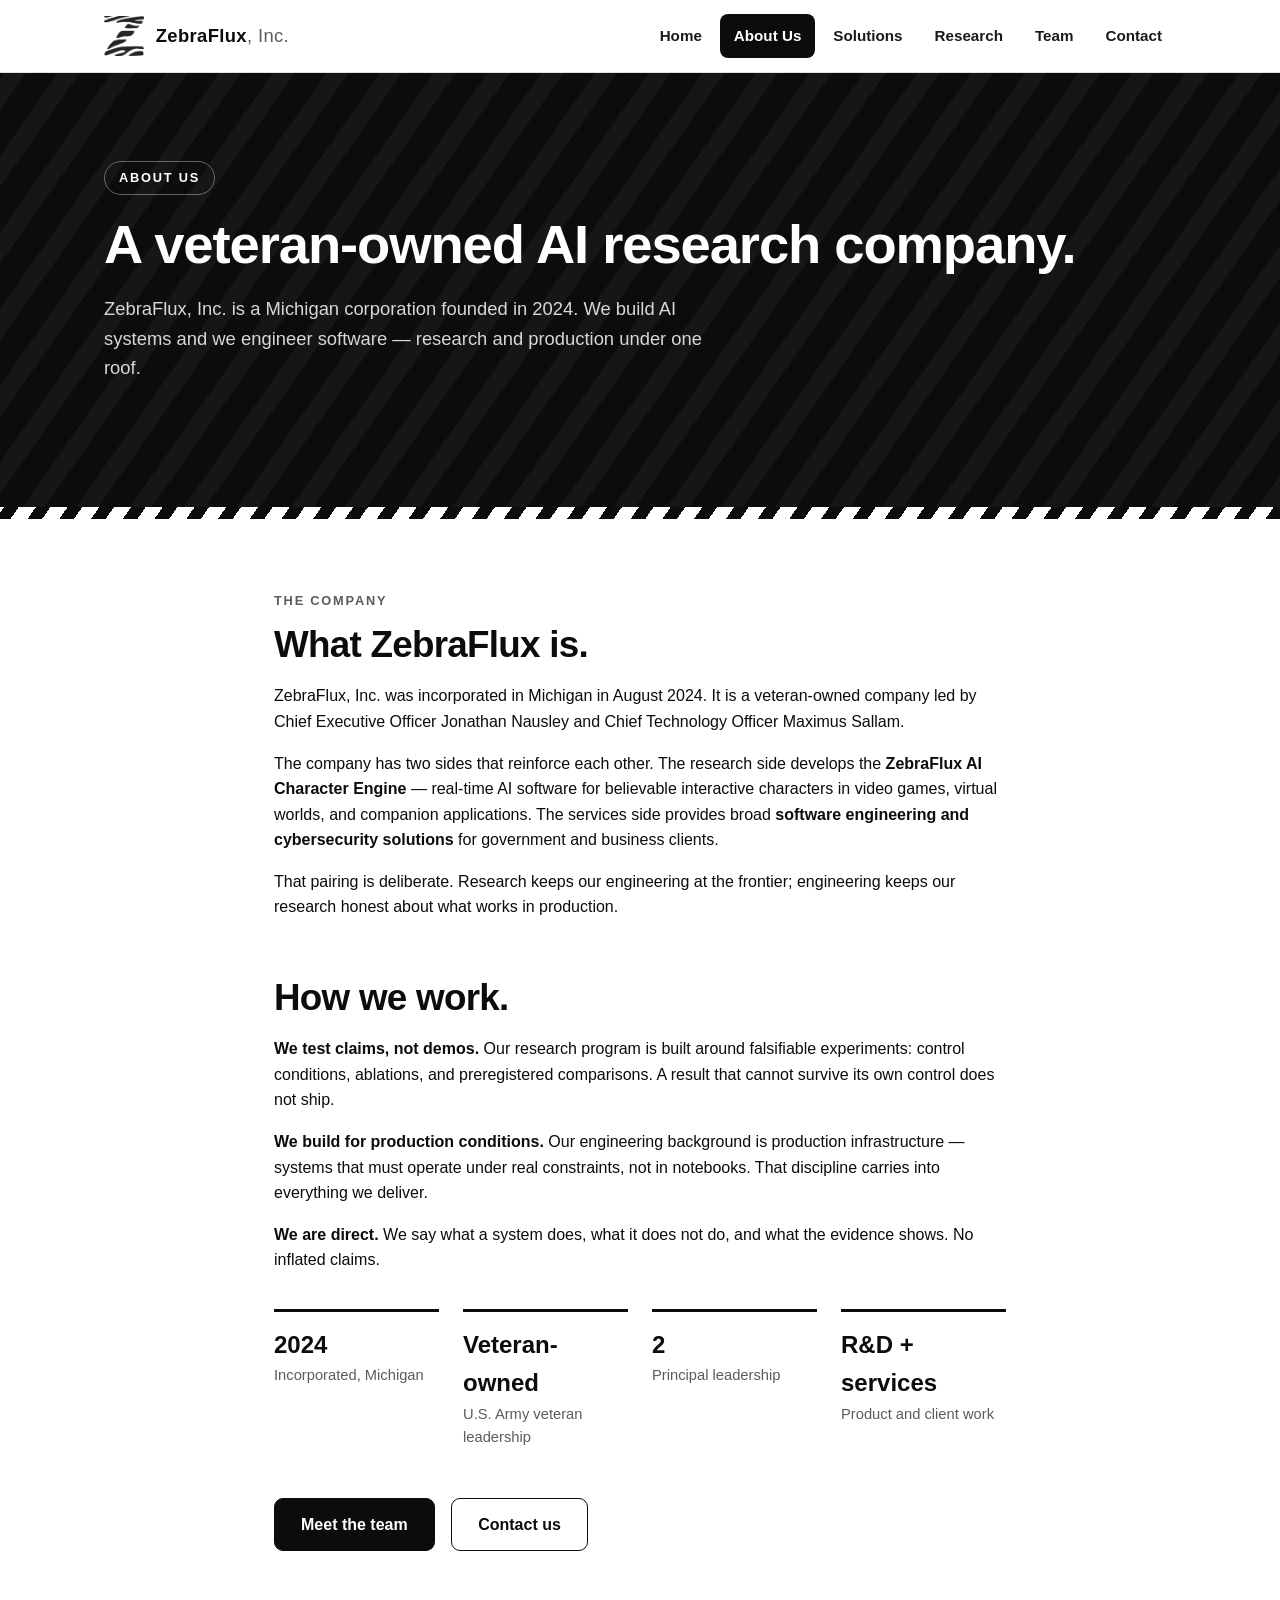
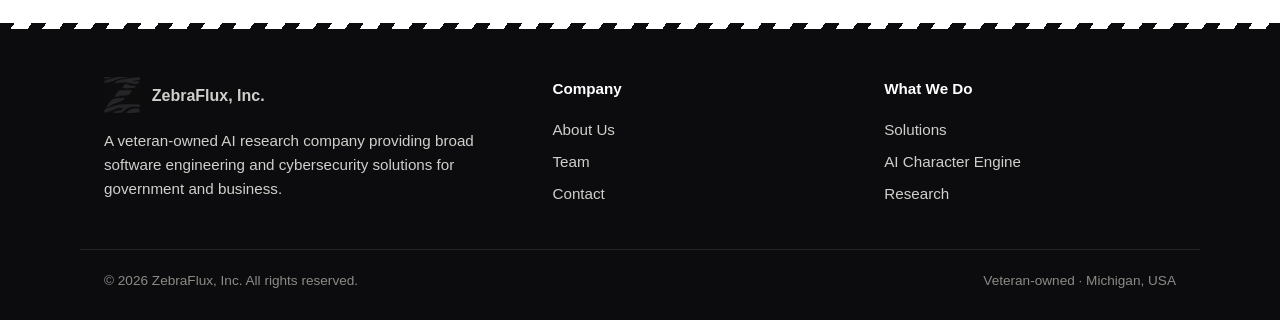
==== about.html @ 6d43fd82 "it's zebra time" ====
<!DOCTYPE html>
<html lang="en">
<head>
<meta charset="UTF-8">
<meta name="viewport" content="width=device-width, initial-scale=1.0">
<title>About Us — ZebraFlux, Inc.</title>
<meta name="description" content="ZebraFlux, Inc. is a veteran-owned AI research company founded in 2024, building the ZebraFlux AI Character Engine and providing software engineering and cybersecurity solutions.">
<link rel="icon" type="image/png" href="assets/zebraflux-logo-official.png">
<link rel="stylesheet" href="css/style.css">
</head>
<body>

<header class="site-header">
  <div class="header-inner">
    <a class="brand" href="index.html">
      <img src="assets/zebraflux-logo-official.png" alt="ZebraFlux logo">
      <span class="brand-name">ZebraFlux<span>, Inc.</span></span>
    </a>
    <button class="nav-toggle" aria-label="Menu" onclick="document.querySelector('.nav').classList.toggle('open')">☰</button>
    <nav class="nav">
      <a href="index.html">Home</a>
      <a href="about.html" class="active">About Us</a>
      <a href="solutions.html">Solutions</a>
      <a href="research.html">Research</a>
      <a href="team.html">Team</a>
      <a href="contact.html">Contact</a>
    </nav>
  </div>
</header>

<section class="hero">
  <div class="hero-inner" style="grid-template-columns:1fr">
    <div>
      <span class="eyebrow">About Us</span>
      <h1>A veteran-owned AI research company.</h1>
      <p class="lede">ZebraFlux, Inc. is a Michigan corporation founded in 2024. We build AI systems and we engineer software — research and production under one roof.</p>
    </div>
  </div>
</section>
<div class="stripe-band"></div>

<section class="wrap narrow">
  <p class="section-label">The company</p>
  <h2 class="section-title">What ZebraFlux is.</h2>
  <p>ZebraFlux, Inc. was incorporated in Michigan in August 2024. It is a veteran-owned company led by Chief Executive Officer Jonathan Nausley and Chief Technology Officer Maximus Sallam.</p>
  <p>The company has two sides that reinforce each other. The research side develops the <strong>ZebraFlux AI Character Engine</strong> — real-time AI software for believable interactive characters in video games, virtual worlds, and companion applications. The services side provides broad <strong>software engineering and cybersecurity solutions</strong> for government and business clients.</p>
  <p>That pairing is deliberate. Research keeps our engineering at the frontier; engineering keeps our research honest about what works in production.</p>

  <h2 class="section-title" style="margin-top:56px">How we work.</h2>
  <p><strong>We test claims, not demos.</strong> Our research program is built around falsifiable experiments: control conditions, ablations, and preregistered comparisons. A result that cannot survive its own control does not ship.</p>
  <p><strong>We build for production conditions.</strong> Our engineering background is production infrastructure — systems that must operate under real constraints, not in notebooks. That discipline carries into everything we deliver.</p>
  <p><strong>We are direct.</strong> We say what a system does, what it does not do, and what the evidence shows. No inflated claims.</p>

  <div class="facts">
    <div class="fact"><div class="v">2024</div><div class="l">Incorporated, Michigan</div></div>
    <div class="fact"><div class="v">Veteran-owned</div><div class="l">U.S. Army veteran leadership</div></div>
    <div class="fact"><div class="v">2</div><div class="l">Principal leadership</div></div>
    <div class="fact"><div class="v">R&amp;D + services</div><div class="l">Product and client work</div></div>
  </div>

  <div style="margin-top:48px">
    <a class="btn dark" href="team.html">Meet the team</a>
    <a class="btn dark" href="contact.html" style="margin-left:12px;background:transparent;color:var(--ink)">Contact us</a>
  </div>
</section>

<div class="stripe-band thin"></div>
<footer>
  <div class="footer-inner">
    <div>
      <div class="footer-brand">
        <img src="assets/zebraflux-logo-official-dark.png" alt="ZebraFlux logo">
        <strong>ZebraFlux, Inc.</strong>
      </div>
      <p style="font-size:.95rem;max-width:32em">A veteran-owned AI research company providing broad software engineering and cybersecurity solutions for government and business.</p>
    </div>
    <div>
      <h4>Company</h4>
      <a href="about.html">About Us</a>
      <a href="team.html">Team</a>
      <a href="contact.html">Contact</a>
    </div>
    <div>
      <h4>What We Do</h4>
      <a href="solutions.html">Solutions</a>
      <a href="solutions.html#character-engine">AI Character Engine</a>
      <a href="research.html">Research</a>
    </div>
  </div>
  <div class="fineprint">
    <span>© <span id="yr">2026</span> ZebraFlux, Inc. All rights reserved.</span>
    <span>Veteran-owned · Michigan, USA</span>
  </div>
</footer>
<script src="js/main.js"></script>
</body>
</html>
---- css/style.css ----
/* ZebraFlux, Inc. — zebraflux.com
   Zebra theme: monochrome, high contrast, stripe motif. No fluff. */
:root {
  --ink: #0c0c0e;
  --ink-soft: #1a1a1e;
  --paper: #ffffff;
  --smoke: #f4f4f1;
  --line: #e3e3de;
  --muted: #5b5b60;
  --stripe: repeating-linear-gradient(-55deg, #0c0c0e 0 12px, transparent 12px 26px);
  --radius: 10px;
  --maxw: 1120px;
  --font: "Inter", -apple-system, BlinkMacSystemFont, "Segoe UI", Roboto, Helvetica, Arial, sans-serif;
}
* { box-sizing: border-box; }
html { scroll-behavior: smooth; }
body {
  margin: 0;
  font-family: var(--font);
  color: var(--ink);
  background: var(--paper);
  line-height: 1.6;
  -webkit-font-smoothing: antialiased;
}
img { max-width: 100%; }
a { color: inherit; }

/* ---------- header ---------- */
.site-header {
  position: sticky; top: 0; z-index: 50;
  background: rgba(255,255,255,.96);
  backdrop-filter: blur(6px);
  border-bottom: 1px solid var(--line);
}
.header-inner {
  max-width: var(--maxw); margin: 0 auto; padding: 0 24px;
  display: flex; align-items: center; justify-content: space-between;
  height: 72px;
}
.brand { display: flex; align-items: center; gap: 12px; text-decoration: none; }
.brand img { height: 40px; width: auto; display: block; }
.brand-name { font-weight: 800; letter-spacing: .02em; font-size: 1.15rem; }
.brand-name span { font-weight: 400; color: var(--muted); }
.nav { display: flex; gap: 4px; align-items: center; }
.nav a {
  text-decoration: none; font-size: .95rem; font-weight: 600;
  padding: 10px 14px; border-radius: 8px; color: var(--ink-soft);
}
.nav a:hover { background: var(--smoke); }
.nav a.active { background: var(--ink); color: #fff; }
.nav-toggle { display: none; background: none; border: 1px solid var(--line); border-radius: 8px; padding: 8px 12px; font-size: 1.1rem; cursor: pointer; }

/* ---------- hero ---------- */
.hero {
  background: var(--ink);
  color: #fff;
  position: relative;
  overflow: hidden;
}
.hero::after {
  content: ""; position: absolute; inset: 0;
  background: repeating-linear-gradient(-55deg, rgba(255,255,255,.045) 0 18px, transparent 18px 44px);
  pointer-events: none;
}
.hero-inner {
  max-width: var(--maxw); margin: 0 auto; padding: 88px 24px 96px;
  position: relative; z-index: 1;
  display: grid; grid-template-columns: 1.4fr .8fr; gap: 48px; align-items: center;
}
.eyebrow {
  display: inline-block; font-size: .8rem; font-weight: 700;
  letter-spacing: .14em; text-transform: uppercase;
  border: 1px solid rgba(255,255,255,.35); border-radius: 999px;
  padding: 6px 14px; margin-bottom: 20px; color: #fff;
}
.hero h1 { font-size: clamp(2rem, 4.6vw, 3.4rem); line-height: 1.12; margin: 0 0 18px; letter-spacing: -0.02em; }
.hero p.lede { font-size: 1.15rem; color: #d7d7d4; max-width: 34em; margin: 0 0 28px; }
.hero-mark img { width: 100%; max-width: 300px; display: block; margin-left: auto; border-radius: 14px; }
.btn {
  display: inline-block; text-decoration: none; font-weight: 700;
  padding: 13px 26px; border-radius: 9px; font-size: 1rem;
  background: #fff; color: var(--ink); border: 1px solid #fff;
}
.btn:hover { background: transparent; color: #fff; }
.btn.dark { background: var(--ink); color: #fff; border-color: var(--ink); }
.btn.dark:hover { background: transparent; color: var(--ink); }
.btn.ghost { background: transparent; color: #fff; border-color: rgba(255,255,255,.5); margin-left: 12px; }
.btn.ghost:hover { border-color: #fff; }

/* ---------- stripe divider ---------- */
.stripe-band { height: 12px; background: var(--stripe); }
.stripe-band.thin { height: 6px; }

/* ---------- layout ---------- */
.wrap { max-width: var(--maxw); margin: 0 auto; padding: 72px 24px; }
.wrap.narrow { max-width: 780px; }
.section-label { font-size: .8rem; font-weight: 700; letter-spacing: .14em; text-transform: uppercase; color: var(--muted); margin: 0 0 12px; }
h2.section-title { font-size: clamp(1.6rem, 3vw, 2.3rem); letter-spacing: -0.02em; margin: 0 0 16px; line-height: 1.2; }
.split { display: grid; grid-template-columns: 1fr 1fr; gap: 48px; align-items: start; }
.split h3 { margin-top: 0; }
.muted { color: var(--muted); }

/* cards */
.cards { display: grid; grid-template-columns: repeat(3, 1fr); gap: 24px; margin-top: 32px; }
.card {
  border: 1px solid var(--line); border-radius: var(--radius);
  padding: 28px; background: #fff; text-decoration: none; color: inherit;
  display: flex; flex-direction: column;
}
.card:hover { border-color: var(--ink); }
.card .kicker { font-size: .78rem; font-weight: 700; letter-spacing: .12em; text-transform: uppercase; color: var(--muted); margin-bottom: 10px; }
.card h3 { margin: 0 0 10px; font-size: 1.25rem; }
.card p { margin: 0 0 16px; color: var(--muted); flex: 1; }
.card .more { font-weight: 700; font-size: .95rem; }
.card .more::after { content: " →"; }

/* team */
.team-grid { display: grid; grid-template-columns: 1fr 1fr; gap: 24px; margin-top: 32px; }
.member { border: 1px solid var(--line); border-radius: var(--radius); padding: 32px; display: flex; gap: 24px; align-items: flex-start; }
.avatar {
  flex: 0 0 84px; width: 84px; height: 84px; border-radius: 50%;
  background: var(--ink); color: #fff;
  display: flex; align-items: center; justify-content: center;
  font-weight: 800; font-size: 1.6rem; letter-spacing: .02em;
}
.member h3 { margin: 0 0 4px; }
.member .role { font-weight: 700; font-size: .9rem; color: var(--muted); margin-bottom: 12px; }
.member p { margin: 0; color: var(--muted); font-size: .98rem; }

/* facts */
.facts { display: grid; grid-template-columns: repeat(4, 1fr); gap: 24px; margin-top: 36px; }
.fact { border-top: 3px solid var(--ink); padding-top: 14px; }
.fact .v { font-size: 1.5rem; font-weight: 800; }
.fact .l { color: var(--muted); font-size: .92rem; }

/* ---------- contact form ---------- */
.form-grid { display: grid; grid-template-columns: 1fr 1fr; gap: 20px; }
.field { display: flex; flex-direction: column; gap: 6px; }
.field.full { grid-column: 1 / -1; }
.field label { font-weight: 700; font-size: .9rem; }
.field input, .field select, .field textarea {
  font: inherit; padding: 12px 14px; border: 1px solid var(--line);
  border-radius: 8px; background: #fff; color: var(--ink);
}
.field input:focus, .field select:focus, .field textarea:focus {
  outline: 2px solid var(--ink); outline-offset: 1px; border-color: var(--ink);
}
.field textarea { min-height: 150px; resize: vertical; }
.form-note { font-size: .9rem; color: var(--muted); margin-top: 16px; }
.contact-alt { margin-top: 40px; border: 1px solid var(--line); border-radius: var(--radius); padding: 28px; background: var(--smoke); }

/* ---------- footer ---------- */
footer { background: var(--ink); color: #cfcfcb; }
.footer-inner { max-width: var(--maxw); margin: 0 auto; padding: 48px 24px 32px; display: grid; grid-template-columns: 1.4fr 1fr 1fr; gap: 40px; }
.footer-inner h4 { color: #fff; margin: 0 0 12px; font-size: .95rem; }
.footer-inner a { color: #cfcfcb; text-decoration: none; display: block; padding: 4px 0; font-size: .95rem; }
.footer-inner a:hover { color: #fff; }
.footer-brand { display: flex; align-items: center; gap: 12px; margin-bottom: 14px; }
.footer-brand img { height: 36px; }
.fineprint { max-width: var(--maxw); margin: 0 auto; padding: 0 24px 28px; font-size: .85rem; color: #8b8b86; border-top: 1px solid #26262a; padding-top: 20px; display: flex; justify-content: space-between; flex-wrap: wrap; gap: 8px; }

/* ---------- responsive ---------- */
@media (max-width: 900px) {
  .hero-inner { grid-template-columns: 1fr; padding: 64px 24px; }
  .hero-mark img { margin: 0; max-width: 200px; }
  .cards, .team-grid { grid-template-columns: 1fr; }
  .split { grid-template-columns: 1fr; }
  .facts { grid-template-columns: 1fr 1fr; }
  .footer-inner { grid-template-columns: 1fr; }
  .nav {
    display: none; position: absolute; top: 72px; left: 0; right: 0;
    background: #fff; flex-direction: column; align-items: stretch;
    border-bottom: 1px solid var(--line); padding: 8px 16px 16px;
  }
  .nav.open { display: flex; }
  .nav-toggle { display: block; }
  .form-grid { grid-template-columns: 1fr; }
}
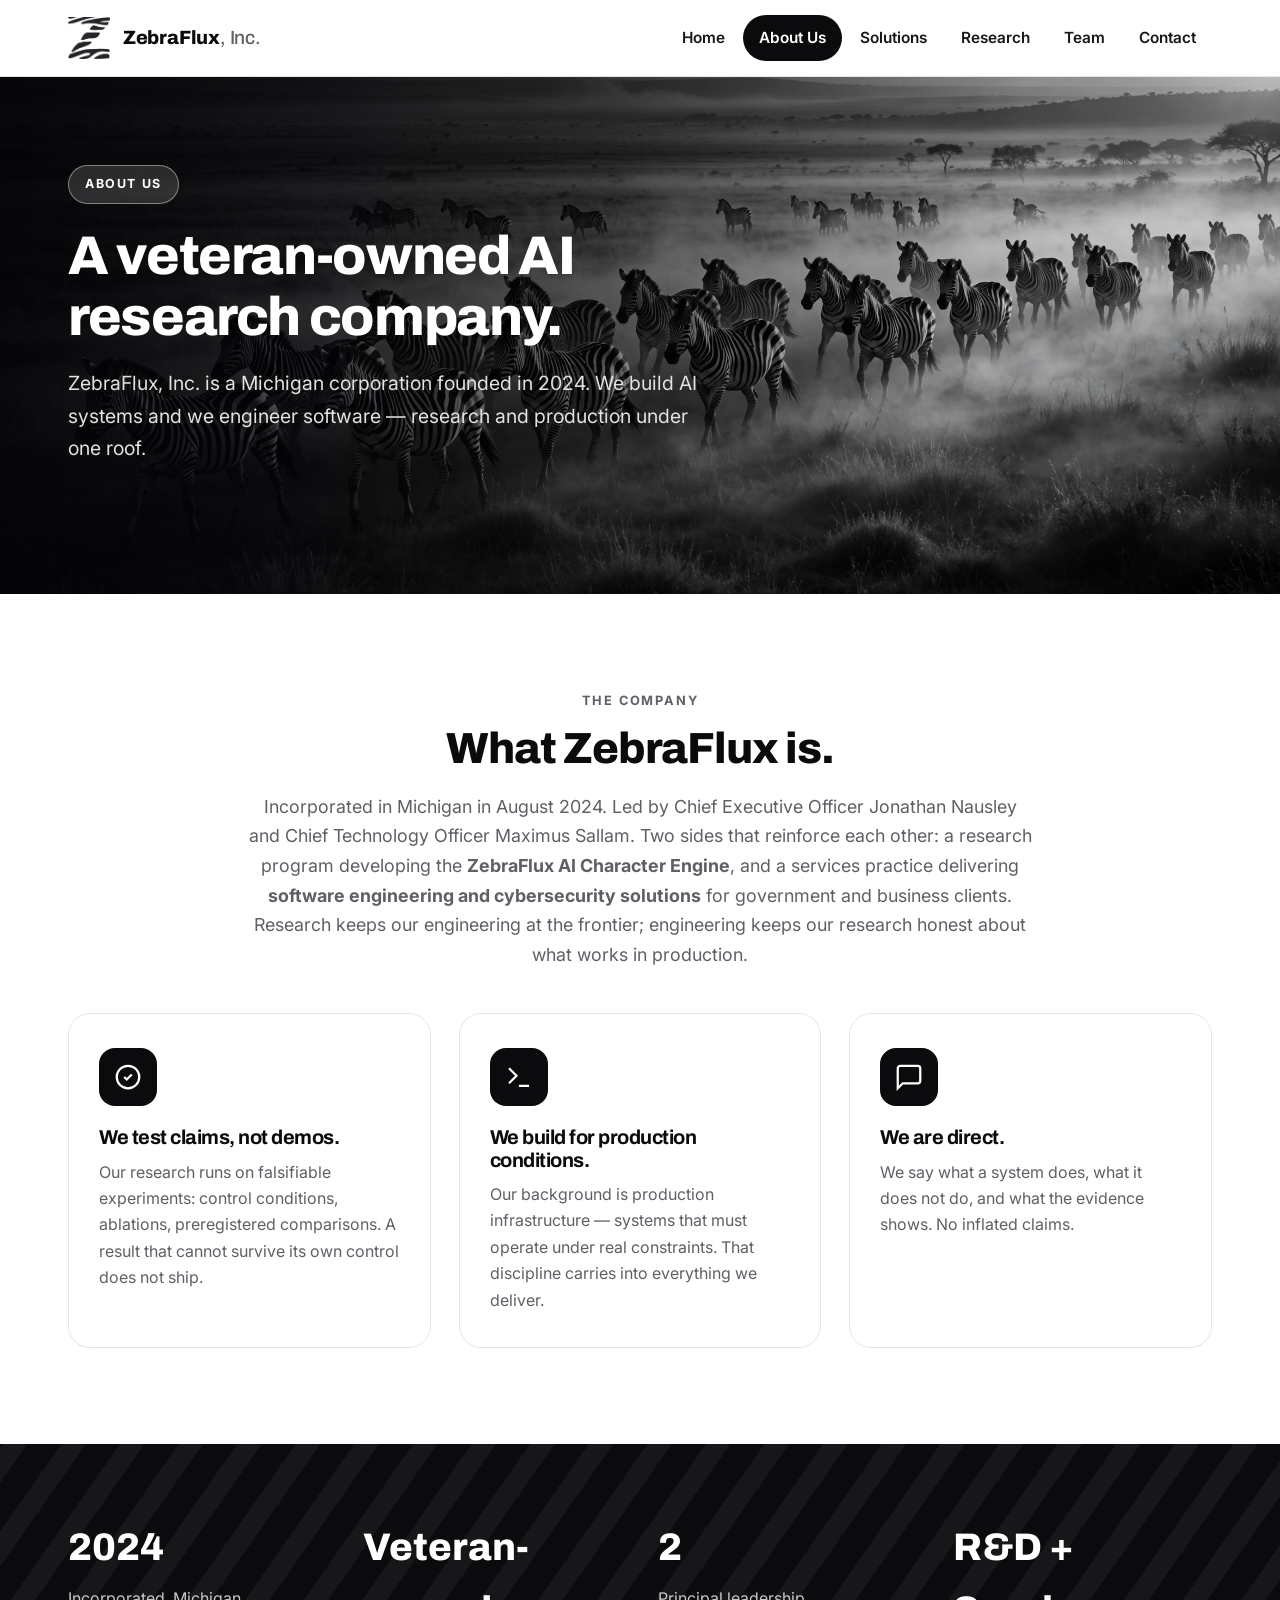
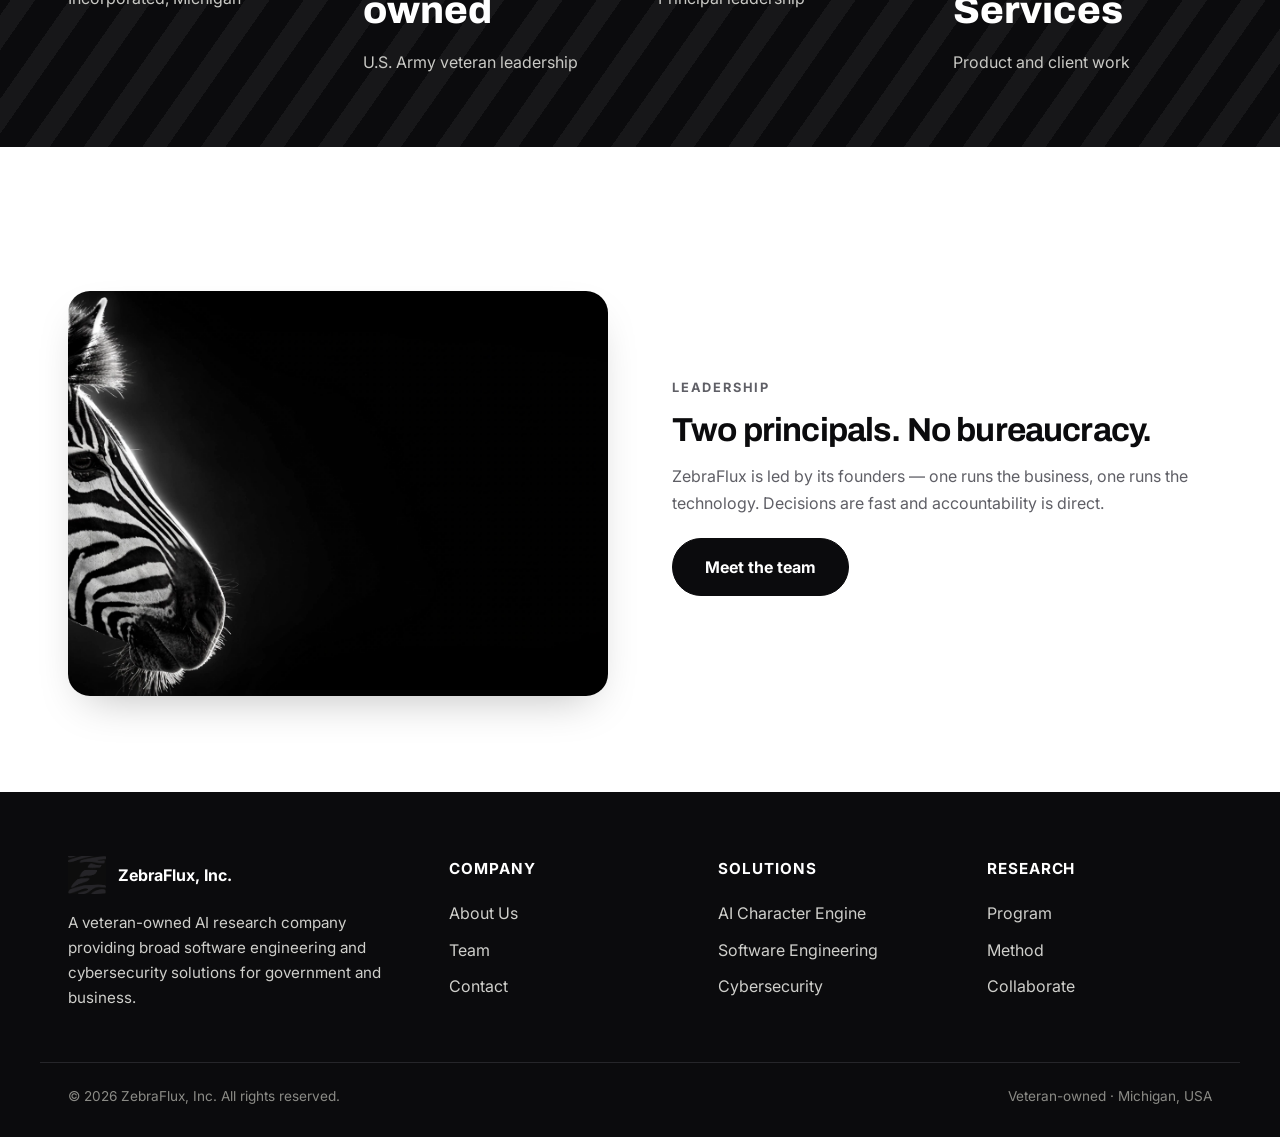
==== commit 303ec715: "edited the site using Angular" ====
--- a/about.html
+++ b/about.html
@@ -6,6 +6,9 @@
 <title>About Us — ZebraFlux, Inc.</title>
 <meta name="description" content="ZebraFlux, Inc. is a veteran-owned AI research company founded in 2024, building the ZebraFlux AI Character Engine and providing software engineering and cybersecurity solutions.">
 <link rel="icon" type="image/png" href="assets/zebraflux-logo-official.png">
+<link rel="preconnect" href="https://fonts.googleapis.com">
+<link rel="preconnect" href="https://fonts.gstatic.com" crossorigin>
+<link href="https://fonts.googleapis.com/css2?family=Archivo:wght@500;700;800&family=Inter:wght@400;500;600;700&display=swap" rel="stylesheet">
 <link rel="stylesheet" href="css/style.css">
 </head>
 <body>
@@ -28,51 +31,72 @@
   </div>
 </header>
 
-<section class="hero">
-  <div class="hero-inner" style="grid-template-columns:1fr">
-    <div>
-      <span class="eyebrow">About Us</span>
+<section class="hero-photo hero-short">
+  <img class="bg" src="assets/about-herd.webp" alt="Zebra herd moving across the savanna at dawn">
+  <div class="scrim"></div>
+  <div class="hero-inner">
+    <div class="constrain">
+      <span class="chip">About Us</span>
       <h1>A veteran-owned AI research company.</h1>
       <p class="lede">ZebraFlux, Inc. is a Michigan corporation founded in 2024. We build AI systems and we engineer software — research and production under one roof.</p>
     </div>
   </div>
 </section>
-<div class="stripe-band"></div>
 
-<section class="wrap narrow">
-  <p class="section-label">The company</p>
-  <h2 class="section-title">What ZebraFlux is.</h2>
-  <p>ZebraFlux, Inc. was incorporated in Michigan in August 2024. It is a veteran-owned company led by Chief Executive Officer Jonathan Nausley and Chief Technology Officer Maximus Sallam.</p>
-  <p>The company has two sides that reinforce each other. The research side develops the <strong>ZebraFlux AI Character Engine</strong> — real-time AI software for believable interactive characters in video games, virtual worlds, and companion applications. The services side provides broad <strong>software engineering and cybersecurity solutions</strong> for government and business clients.</p>
-  <p>That pairing is deliberate. Research keeps our engineering at the frontier; engineering keeps our research honest about what works in production.</p>
-
-  <h2 class="section-title" style="margin-top:56px">How we work.</h2>
-  <p><strong>We test claims, not demos.</strong> Our research program is built around falsifiable experiments: control conditions, ablations, and preregistered comparisons. A result that cannot survive its own control does not ship.</p>
-  <p><strong>We build for production conditions.</strong> Our engineering background is production infrastructure — systems that must operate under real constraints, not in notebooks. That discipline carries into everything we deliver.</p>
-  <p><strong>We are direct.</strong> We say what a system does, what it does not do, and what the evidence shows. No inflated claims.</p>
-
-  <div class="facts">
-    <div class="fact"><div class="v">2024</div><div class="l">Incorporated, Michigan</div></div>
-    <div class="fact"><div class="v">Veteran-owned</div><div class="l">U.S. Army veteran leadership</div></div>
-    <div class="fact"><div class="v">2</div><div class="l">Principal leadership</div></div>
-    <div class="fact"><div class="v">R&amp;D + services</div><div class="l">Product and client work</div></div>
+<section class="wrap">
+  <div class="center">
+    <p class="eyebrow">The company</p>
+    <h2 class="section-title">What ZebraFlux is.</h2>
+    <p class="section-sub">Incorporated in Michigan in August 2024. Led by Chief Executive Officer Jonathan Nausley and Chief Technology Officer Maximus Sallam. Two sides that reinforce each other: a research program developing the <strong>ZebraFlux AI Character Engine</strong>, and a services practice delivering <strong>software engineering and cybersecurity solutions</strong> for government and business clients. Research keeps our engineering at the frontier; engineering keeps our research honest about what works in production.</p>
   </div>
-
-  <div style="margin-top:48px">
-    <a class="btn dark" href="team.html">Meet the team</a>
-    <a class="btn dark" href="contact.html" style="margin-left:12px;background:transparent;color:var(--ink)">Contact us</a>
+  <div class="icon-cards">
+    <div class="icon-card">
+      <div class="glyph"><svg viewBox="0 0 24 24"><path d="M9 12l2 2 4-4"/><circle cx="12" cy="12" r="9"/></svg></div>
+      <h3>We test claims, not demos.</h3>
+      <p>Our research runs on falsifiable experiments: control conditions, ablations, preregistered comparisons. A result that cannot survive its own control does not ship.</p>
+    </div>
+    <div class="icon-card">
+      <div class="glyph"><svg viewBox="0 0 24 24"><path d="M4 17l6-6-6-6M12 19h8"/></svg></div>
+      <h3>We build for production conditions.</h3>
+      <p>Our background is production infrastructure — systems that must operate under real constraints. That discipline carries into everything we deliver.</p>
+    </div>
+    <div class="icon-card">
+      <div class="glyph"><svg viewBox="0 0 24 24"><path d="M21 15a2 2 0 0 1-2 2H7l-4 4V5a2 2 0 0 1 2-2h14a2 2 0 0 1 2 2z"/></svg></div>
+      <h3>We are direct.</h3>
+      <p>We say what a system does, what it does not do, and what the evidence shows. No inflated claims.</p>
+    </div>
   </div>
 </section>
 
-<div class="stripe-band thin"></div>
+<section class="band">
+  <div class="band-inner">
+    <div class="stat"><div class="v">2024</div><div class="l">Incorporated, Michigan</div></div>
+    <div class="stat"><div class="v">Veteran-owned</div><div class="l">U.S. Army veteran leadership</div></div>
+    <div class="stat"><div class="v">2</div><div class="l">Principal leadership</div></div>
+    <div class="stat"><div class="v">R&amp;D + Services</div><div class="l">Product and client work</div></div>
+  </div>
+</section>
+
+<section class="wrap">
+  <div class="feature">
+    <div class="f-media"><img src="assets/hero-zebra.webp" alt="Zebra portrait in dramatic light"></div>
+    <div class="f-text">
+      <p class="eyebrow">Leadership</p>
+      <h3>Two principals. No bureaucracy.</h3>
+      <p>ZebraFlux is led by its founders — one runs the business, one runs the technology. Decisions are fast and accountability is direct.</p>
+      <p style="margin-top:22px"><a class="btn dark" href="team.html">Meet the team</a></p>
+    </div>
+  </div>
+</section>
+
 <footer>
   <div class="footer-inner">
     <div>
       <div class="footer-brand">
         <img src="assets/zebraflux-logo-official-dark.png" alt="ZebraFlux logo">
-        <strong>ZebraFlux, Inc.</strong>
+        <strong style="color:#fff">ZebraFlux, Inc.</strong>
       </div>
-      <p style="font-size:.95rem;max-width:32em">A veteran-owned AI research company providing broad software engineering and cybersecurity solutions for government and business.</p>
+      <p style="font-size:.95rem;max-width:30em">A veteran-owned AI research company providing broad software engineering and cybersecurity solutions for government and business.</p>
     </div>
     <div>
       <h4>Company</h4>
@@ -81,10 +105,16 @@
       <a href="contact.html">Contact</a>
     </div>
     <div>
-      <h4>What We Do</h4>
-      <a href="solutions.html">Solutions</a>
+      <h4>Solutions</h4>
       <a href="solutions.html#character-engine">AI Character Engine</a>
-      <a href="research.html">Research</a>
+      <a href="solutions.html#engineering">Software Engineering</a>
+      <a href="solutions.html#cybersecurity">Cybersecurity</a>
+    </div>
+    <div>
+      <h4>Research</h4>
+      <a href="research.html">Program</a>
+      <a href="research.html#method">Method</a>
+      <a href="contact.html">Collaborate</a>
     </div>
   </div>
   <div class="fineprint">
--- a/css/style.css
+++ b/css/style.css
@@ -1,178 +1,180 @@
 /* ZebraFlux, Inc. — zebraflux.com
-   Zebra theme: monochrome, high contrast, stripe motif. No fluff. */
+   Design language: Google developer sites (tensorflow.org / developers.google.com)
+   — big display type, rounded cards, full-bleed photo heroes, generous whitespace.
+   Palette: zebra monochrome. */
 :root {
-  --ink: #0c0c0e;
-  --ink-soft: #1a1a1e;
+  --ink: #0b0b0d;
+  --ink-2: #17171b;
   --paper: #ffffff;
-  --smoke: #f4f4f1;
-  --line: #e3e3de;
-  --muted: #5b5b60;
-  --stripe: repeating-linear-gradient(-55deg, #0c0c0e 0 12px, transparent 12px 26px);
-  --radius: 10px;
-  --maxw: 1120px;
-  --font: "Inter", -apple-system, BlinkMacSystemFont, "Segoe UI", Roboto, Helvetica, Arial, sans-serif;
+  --wash: #f5f5f3;
+  --line: #e6e6e1;
+  --muted: #5f5f66;
+  --radius: 22px;
+  --maxw: 1200px;
+  --display: "Archivo", "Inter", -apple-system, "Segoe UI", Roboto, sans-serif;
+  --body: "Inter", -apple-system, BlinkMacSystemFont, "Segoe UI", Roboto, sans-serif;
+  --shadow: 0 18px 45px -18px rgba(0,0,0,.28);
 }
 * { box-sizing: border-box; }
 html { scroll-behavior: smooth; }
-body {
-  margin: 0;
-  font-family: var(--font);
-  color: var(--ink);
-  background: var(--paper);
-  line-height: 1.6;
-  -webkit-font-smoothing: antialiased;
-}
-img { max-width: 100%; }
+body { margin: 0; font-family: var(--body); color: var(--ink); background: var(--paper); line-height: 1.65; -webkit-font-smoothing: antialiased; }
+img { max-width: 100%; display: block; }
 a { color: inherit; }
+h1, h2, h3 { font-family: var(--display); letter-spacing: -0.025em; line-height: 1.12; }
 
 /* ---------- header ---------- */
-.site-header {
-  position: sticky; top: 0; z-index: 50;
-  background: rgba(255,255,255,.96);
-  backdrop-filter: blur(6px);
-  border-bottom: 1px solid var(--line);
-}
-.header-inner {
-  max-width: var(--maxw); margin: 0 auto; padding: 0 24px;
-  display: flex; align-items: center; justify-content: space-between;
-  height: 72px;
-}
-.brand { display: flex; align-items: center; gap: 12px; text-decoration: none; }
-.brand img { height: 40px; width: auto; display: block; }
-.brand-name { font-weight: 800; letter-spacing: .02em; font-size: 1.15rem; }
-.brand-name span { font-weight: 400; color: var(--muted); }
-.nav { display: flex; gap: 4px; align-items: center; }
-.nav a {
-  text-decoration: none; font-size: .95rem; font-weight: 600;
-  padding: 10px 14px; border-radius: 8px; color: var(--ink-soft);
-}
-.nav a:hover { background: var(--smoke); }
+.site-header { position: sticky; top: 0; z-index: 60; background: rgba(255,255,255,.94); backdrop-filter: blur(10px); border-bottom: 1px solid var(--line); }
+.header-inner { max-width: var(--maxw); margin: 0 auto; padding: 0 28px; height: 76px; display: flex; align-items: center; justify-content: space-between; }
+.brand { display: flex; align-items: center; gap: 13px; text-decoration: none; }
+.brand img { height: 42px; width: auto; }
+.brand-name { font-family: var(--display); font-weight: 800; font-size: 1.2rem; letter-spacing: -.01em; }
+.brand-name span { font-weight: 500; color: var(--muted); }
+.nav { display: flex; gap: 2px; align-items: center; }
+.nav a { text-decoration: none; font-weight: 600; font-size: .96rem; padding: 10px 16px; border-radius: 999px; color: var(--ink-2); }
+.nav a:hover { background: var(--wash); }
 .nav a.active { background: var(--ink); color: #fff; }
-.nav-toggle { display: none; background: none; border: 1px solid var(--line); border-radius: 8px; padding: 8px 12px; font-size: 1.1rem; cursor: pointer; }
+.nav-toggle { display: none; background: none; border: 1px solid var(--line); border-radius: 10px; padding: 8px 13px; font-size: 1.15rem; cursor: pointer; }
 
-/* ---------- hero ---------- */
-.hero {
-  background: var(--ink);
-  color: #fff;
-  position: relative;
-  overflow: hidden;
-}
-.hero::after {
-  content: ""; position: absolute; inset: 0;
-  background: repeating-linear-gradient(-55deg, rgba(255,255,255,.045) 0 18px, transparent 18px 44px);
-  pointer-events: none;
-}
-.hero-inner {
-  max-width: var(--maxw); margin: 0 auto; padding: 88px 24px 96px;
-  position: relative; z-index: 1;
-  display: grid; grid-template-columns: 1.4fr .8fr; gap: 48px; align-items: center;
-}
-.eyebrow {
-  display: inline-block; font-size: .8rem; font-weight: 700;
-  letter-spacing: .14em; text-transform: uppercase;
-  border: 1px solid rgba(255,255,255,.35); border-radius: 999px;
-  padding: 6px 14px; margin-bottom: 20px; color: #fff;
-}
-.hero h1 { font-size: clamp(2rem, 4.6vw, 3.4rem); line-height: 1.12; margin: 0 0 18px; letter-spacing: -0.02em; }
-.hero p.lede { font-size: 1.15rem; color: #d7d7d4; max-width: 34em; margin: 0 0 28px; }
-.hero-mark img { width: 100%; max-width: 300px; display: block; margin-left: auto; border-radius: 14px; }
-.btn {
-  display: inline-block; text-decoration: none; font-weight: 700;
-  padding: 13px 26px; border-radius: 9px; font-size: 1rem;
-  background: #fff; color: var(--ink); border: 1px solid #fff;
-}
-.btn:hover { background: transparent; color: #fff; }
+/* ---------- buttons / chips ---------- */
+.btn { display: inline-block; text-decoration: none; font-weight: 700; font-size: 1rem; padding: 15px 32px; border-radius: 999px; background: #fff; color: var(--ink); border: 1px solid #fff; transition: transform .15s ease; }
+.btn:hover { transform: translateY(-2px); }
 .btn.dark { background: var(--ink); color: #fff; border-color: var(--ink); }
-.btn.dark:hover { background: transparent; color: var(--ink); }
-.btn.ghost { background: transparent; color: #fff; border-color: rgba(255,255,255,.5); margin-left: 12px; }
+.btn.ghost { background: transparent; color: #fff; border-color: rgba(255,255,255,.55); margin-left: 12px; }
 .btn.ghost:hover { border-color: #fff; }
+.chip { display: inline-block; font-size: .78rem; font-weight: 700; letter-spacing: .13em; text-transform: uppercase; padding: 8px 16px; border-radius: 999px; background: rgba(255,255,255,.14); border: 1px solid rgba(255,255,255,.4); color: #fff; margin-bottom: 22px; }
+.chip.dark { background: var(--ink); border-color: var(--ink); color: #fff; }
+.chip.light { background: var(--wash); border-color: var(--line); color: var(--ink); }
 
-/* ---------- stripe divider ---------- */
-.stripe-band { height: 12px; background: var(--stripe); }
-.stripe-band.thin { height: 6px; }
+/* ---------- photo hero ---------- */
+.hero-photo { position: relative; color: #fff; overflow: hidden; background: var(--ink); }
+.hero-photo > img.bg { position: absolute; inset: 0; width: 100%; height: 100%; object-fit: cover; }
+.hero-photo .scrim { position: absolute; inset: 0; background: linear-gradient(100deg, rgba(5,5,8,.88) 0%, rgba(5,5,8,.55) 45%, rgba(5,5,8,.15) 75%); }
+.hero-inner { position: relative; z-index: 1; max-width: var(--maxw); margin: 0 auto; padding: 120px 28px 130px; max-width: var(--maxw); }
+.hero-inner .constrain { max-width: 640px; }
+.hero-photo h1 { font-size: clamp(2.6rem, 5.6vw, 4.4rem); margin: 0 0 20px; font-weight: 800; }
+.hero-photo p.lede { font-size: 1.22rem; color: #e2e2df; max-width: 36em; margin: 0 0 34px; }
+.hero-short .hero-inner { padding: 88px 28px 96px; }
+.hero-short h1 { font-size: clamp(2.2rem, 4.4vw, 3.4rem); }
 
 /* ---------- layout ---------- */
-.wrap { max-width: var(--maxw); margin: 0 auto; padding: 72px 24px; }
-.wrap.narrow { max-width: 780px; }
-.section-label { font-size: .8rem; font-weight: 700; letter-spacing: .14em; text-transform: uppercase; color: var(--muted); margin: 0 0 12px; }
-h2.section-title { font-size: clamp(1.6rem, 3vw, 2.3rem); letter-spacing: -0.02em; margin: 0 0 16px; line-height: 1.2; }
-.split { display: grid; grid-template-columns: 1fr 1fr; gap: 48px; align-items: start; }
-.split h3 { margin-top: 0; }
-.muted { color: var(--muted); }
+.wrap { max-width: var(--maxw); margin: 0 auto; padding: 96px 28px; }
+.wrap.tight { padding: 72px 28px; }
+.eyebrow { font-size: .8rem; font-weight: 700; letter-spacing: .14em; text-transform: uppercase; color: var(--muted); margin: 0 0 14px; }
+.section-title { font-size: clamp(1.9rem, 3.4vw, 2.8rem); margin: 0 0 18px; font-weight: 800; }
+.section-sub { font-size: 1.12rem; color: var(--muted); max-width: 44em; margin: 0 0 8px; }
+.center { text-align: center; }
+.center .section-sub { margin-left: auto; margin-right: auto; }
 
-/* cards */
-.cards { display: grid; grid-template-columns: repeat(3, 1fr); gap: 24px; margin-top: 32px; }
-.card {
-  border: 1px solid var(--line); border-radius: var(--radius);
-  padding: 28px; background: #fff; text-decoration: none; color: inherit;
-  display: flex; flex-direction: column;
-}
-.card:hover { border-color: var(--ink); }
-.card .kicker { font-size: .78rem; font-weight: 700; letter-spacing: .12em; text-transform: uppercase; color: var(--muted); margin-bottom: 10px; }
-.card h3 { margin: 0 0 10px; font-size: 1.25rem; }
-.card p { margin: 0 0 16px; color: var(--muted); flex: 1; }
-.card .more { font-weight: 700; font-size: .95rem; }
-.card .more::after { content: " →"; }
+/* ---------- media cards (image top) ---------- */
+.media-cards { display: grid; grid-template-columns: repeat(3, 1fr); gap: 28px; margin-top: 44px; }
+.media-card { border-radius: var(--radius); overflow: hidden; background: #fff; border: 1px solid var(--line); text-decoration: none; display: flex; flex-direction: column; transition: transform .18s ease, box-shadow .18s ease; }
+.media-card:hover { transform: translateY(-5px); box-shadow: var(--shadow); }
+.media-card .ph { aspect-ratio: 16/10; overflow: hidden; background: var(--ink); }
+.media-card .ph img { width: 100%; height: 100%; object-fit: cover; transition: transform .4s ease; }
+.media-card:hover .ph img { transform: scale(1.04); }
+.media-card .tx { padding: 26px 28px 30px; display: flex; flex-direction: column; flex: 1; }
+.media-card .kicker { font-size: .76rem; font-weight: 700; letter-spacing: .12em; text-transform: uppercase; color: var(--muted); margin-bottom: 10px; }
+.media-card h3 { margin: 0 0 10px; font-size: 1.35rem; }
+.media-card p { margin: 0 0 18px; color: var(--muted); flex: 1; }
+.media-card .more { font-weight: 700; }
+.media-card .more::after { content: " →"; }
 
-/* team */
-.team-grid { display: grid; grid-template-columns: 1fr 1fr; gap: 24px; margin-top: 32px; }
-.member { border: 1px solid var(--line); border-radius: var(--radius); padding: 32px; display: flex; gap: 24px; align-items: flex-start; }
-.avatar {
-  flex: 0 0 84px; width: 84px; height: 84px; border-radius: 50%;
-  background: var(--ink); color: #fff;
-  display: flex; align-items: center; justify-content: center;
-  font-weight: 800; font-size: 1.6rem; letter-spacing: .02em;
-}
-.member h3 { margin: 0 0 4px; }
-.member .role { font-weight: 700; font-size: .9rem; color: var(--muted); margin-bottom: 12px; }
-.member p { margin: 0; color: var(--muted); font-size: .98rem; }
+/* icon tiles for services */
+.tile { aspect-ratio: 16/10; display: flex; align-items: center; justify-content: center; background: repeating-linear-gradient(-55deg, #101014 0 22px, #1b1b21 22px 44px); }
+.tile svg { width: 84px; height: 84px; stroke: #fff; fill: none; stroke-width: 1.6; }
 
-/* facts */
-.facts { display: grid; grid-template-columns: repeat(4, 1fr); gap: 24px; margin-top: 36px; }
-.fact { border-top: 3px solid var(--ink); padding-top: 14px; }
-.fact .v { font-size: 1.5rem; font-weight: 800; }
-.fact .l { color: var(--muted); font-size: .92rem; }
+/* ---------- alternating feature rows ---------- */
+.feature { display: grid; grid-template-columns: 1fr 1fr; gap: 64px; align-items: center; margin-top: 72px; }
+.feature:first-of-type { margin-top: 48px; }
+.feature.flip > .f-media { order: 2; }
+.f-media { border-radius: var(--radius); overflow: hidden; box-shadow: var(--shadow); }
+.f-media img { width: 100%; height: 100%; object-fit: cover; aspect-ratio: 4/3; }
+.f-media.icon-panel { aspect-ratio: 4/3; display: flex; align-items: center; justify-content: center; background: repeating-linear-gradient(-55deg, #101014 0 26px, #1e1e25 26px 52px); }
+.f-media.icon-panel svg { width: 110px; height: 110px; stroke: #fff; fill: none; stroke-width: 1.4; }
+.f-text h3 { font-size: clamp(1.5rem, 2.6vw, 2.1rem); margin: 0 0 14px; }
+.f-text p { color: var(--muted); margin: 0 0 14px; }
+.f-text ul { margin: 18px 0 0; padding: 0; list-style: none; }
+.f-text li { padding: 10px 0 10px 30px; position: relative; border-top: 1px solid var(--line); font-weight: 500; }
+.f-text li::before { content: ""; position: absolute; left: 4px; top: 17px; width: 12px; height: 12px; border-radius: 3px; background: var(--ink); }
 
-/* ---------- contact form ---------- */
-.form-grid { display: grid; grid-template-columns: 1fr 1fr; gap: 20px; }
+/* ---------- icon cards ---------- */
+.icon-cards { display: grid; grid-template-columns: repeat(3, 1fr); gap: 28px; margin-top: 44px; }
+.icon-card { border: 1px solid var(--line); border-radius: var(--radius); padding: 34px 30px; background: var(--paper); }
+.icon-card .glyph { width: 58px; height: 58px; border-radius: 16px; background: var(--ink); display: flex; align-items: center; justify-content: center; margin-bottom: 20px; }
+.icon-card .glyph svg { width: 30px; height: 30px; stroke: #fff; fill: none; stroke-width: 1.8; }
+.icon-card h3 { margin: 0 0 10px; font-size: 1.25rem; }
+.icon-card p { margin: 0; color: var(--muted); }
+
+/* ---------- stats band ---------- */
+.band { background: var(--ink); color: #fff; position: relative; overflow: hidden; }
+.band::after { content: ""; position: absolute; inset: 0; background: repeating-linear-gradient(-55deg, rgba(255,255,255,.05) 0 20px, transparent 20px 48px); pointer-events: none; }
+.band-inner { position: relative; z-index: 1; max-width: var(--maxw); margin: 0 auto; padding: 72px 28px; display: grid; grid-template-columns: repeat(4, 1fr); gap: 36px; }
+.stat .v { font-family: var(--display); font-size: 2.4rem; font-weight: 800; }
+.stat .l { color: #c9c9c5; margin-top: 6px; }
+
+/* ---------- CTA banner ---------- */
+.cta-banner { border-radius: 28px; overflow: hidden; position: relative; background: var(--ink); color: #fff; margin: 0 auto; max-width: var(--maxw); }
+.cta-banner > img.bg { position: absolute; inset: 0; width: 100%; height: 100%; object-fit: cover; opacity: .5; }
+.cta-banner .scrim { position: absolute; inset: 0; background: linear-gradient(100deg, rgba(5,5,8,.92), rgba(5,5,8,.45)); }
+.cta-inner { position: relative; z-index: 1; padding: 84px 56px; max-width: 640px; }
+.cta-inner h2 { font-size: clamp(1.8rem, 3.4vw, 2.7rem); margin: 0 0 14px; }
+.cta-inner p { color: #dcdcd8; margin: 0 0 30px; font-size: 1.1rem; }
+.cta-pad { padding: 96px 28px; max-width: var(--maxw); margin: 0 auto; }
+
+/* ---------- team ---------- */
+.team-grid { display: grid; grid-template-columns: 1fr 1fr; gap: 32px; margin-top: 48px; }
+.member { border: 1px solid var(--line); border-radius: var(--radius); overflow: hidden; background: #fff; display: grid; grid-template-columns: 240px 1fr; }
+.photo-frame { position: relative; background: repeating-linear-gradient(-55deg, #141419 0 24px, #202027 24px 48px); min-height: 320px; display: flex; flex-direction: column; align-items: center; justify-content: center; gap: 14px; color: #fff; }
+.photo-frame .mono { width: 92px; height: 92px; border-radius: 50%; border: 2px solid rgba(255,255,255,.7); display: flex; align-items: center; justify-content: center; font-family: var(--display); font-weight: 800; font-size: 1.9rem; }
+.photo-frame .cap { font-size: .82rem; letter-spacing: .1em; text-transform: uppercase; color: #b9b9b4; text-align: center; padding: 0 20px; }
+.member .bio { padding: 36px 34px; }
+.member .bio h3 { margin: 0 0 4px; font-size: 1.5rem; }
+.member .role { font-weight: 700; color: var(--muted); font-size: .95rem; margin-bottom: 16px; }
+.member .bio p { color: var(--muted); margin: 0; }
+
+/* ---------- contact ---------- */
+.contact-grid { display: grid; grid-template-columns: 1.15fr .85fr; gap: 56px; align-items: start; margin-top: 40px; }
+.form-card { border: 1px solid var(--line); border-radius: var(--radius); padding: 40px; background: #fff; box-shadow: var(--shadow); }
+.form-grid { display: grid; grid-template-columns: 1fr 1fr; gap: 18px; }
 .field { display: flex; flex-direction: column; gap: 6px; }
 .field.full { grid-column: 1 / -1; }
 .field label { font-weight: 700; font-size: .9rem; }
-.field input, .field select, .field textarea {
-  font: inherit; padding: 12px 14px; border: 1px solid var(--line);
-  border-radius: 8px; background: #fff; color: var(--ink);
-}
-.field input:focus, .field select:focus, .field textarea:focus {
-  outline: 2px solid var(--ink); outline-offset: 1px; border-color: var(--ink);
-}
+.field input, .field select, .field textarea { font: inherit; padding: 13px 15px; border: 1px solid var(--line); border-radius: 12px; background: #fff; color: var(--ink); }
+.field input:focus, .field select:focus, .field textarea:focus { outline: 2px solid var(--ink); outline-offset: 1px; }
 .field textarea { min-height: 150px; resize: vertical; }
-.form-note { font-size: .9rem; color: var(--muted); margin-top: 16px; }
-.contact-alt { margin-top: 40px; border: 1px solid var(--line); border-radius: var(--radius); padding: 28px; background: var(--smoke); }
+.form-note { font-size: .92rem; color: var(--muted); margin-top: 14px; min-height: 1.4em; }
+.info-panel { border-radius: var(--radius); overflow: hidden; background: var(--ink); color: #fff; }
+.info-panel img { width: 100%; aspect-ratio: 16/9; object-fit: cover; }
+.info-panel .tx { padding: 32px; }
+.info-panel h3 { margin: 0 0 10px; }
+.info-panel p { color: #c9c9c5; margin: 0 0 8px; }
+.info-panel a.mail { color: #fff; font-weight: 700; font-size: 1.1rem; }
 
 /* ---------- footer ---------- */
-footer { background: var(--ink); color: #cfcfcb; }
-.footer-inner { max-width: var(--maxw); margin: 0 auto; padding: 48px 24px 32px; display: grid; grid-template-columns: 1.4fr 1fr 1fr; gap: 40px; }
-.footer-inner h4 { color: #fff; margin: 0 0 12px; font-size: .95rem; }
-.footer-inner a { color: #cfcfcb; text-decoration: none; display: block; padding: 4px 0; font-size: .95rem; }
+footer { background: var(--ink); color: #cfcfcb; margin-top: 0; }
+.footer-inner { max-width: var(--maxw); margin: 0 auto; padding: 64px 28px 36px; display: grid; grid-template-columns: 1.5fr 1fr 1fr 1fr; gap: 44px; }
+.footer-inner h4 { color: #fff; margin: 0 0 14px; font-size: .95rem; font-family: var(--body); letter-spacing: .06em; text-transform: uppercase; }
+.footer-inner a { color: #cfcfcb; text-decoration: none; display: block; padding: 5px 0; }
 .footer-inner a:hover { color: #fff; }
-.footer-brand { display: flex; align-items: center; gap: 12px; margin-bottom: 14px; }
-.footer-brand img { height: 36px; }
-.fineprint { max-width: var(--maxw); margin: 0 auto; padding: 0 24px 28px; font-size: .85rem; color: #8b8b86; border-top: 1px solid #26262a; padding-top: 20px; display: flex; justify-content: space-between; flex-wrap: wrap; gap: 8px; }
+.footer-brand { display: flex; align-items: center; gap: 12px; margin-bottom: 16px; }
+.footer-brand img { height: 38px; }
+.fineprint { max-width: var(--maxw); margin: 0 auto; padding: 22px 28px 30px; font-size: .85rem; color: #8b8b86; border-top: 1px solid #26262a; display: flex; justify-content: space-between; flex-wrap: wrap; gap: 8px; }
 
 /* ---------- responsive ---------- */
-@media (max-width: 900px) {
-  .hero-inner { grid-template-columns: 1fr; padding: 64px 24px; }
-  .hero-mark img { margin: 0; max-width: 200px; }
-  .cards, .team-grid { grid-template-columns: 1fr; }
-  .split { grid-template-columns: 1fr; }
-  .facts { grid-template-columns: 1fr 1fr; }
-  .footer-inner { grid-template-columns: 1fr; }
-  .nav {
-    display: none; position: absolute; top: 72px; left: 0; right: 0;
-    background: #fff; flex-direction: column; align-items: stretch;
-    border-bottom: 1px solid var(--line); padding: 8px 16px 16px;
-  }
+@media (max-width: 960px) {
+  .media-cards, .icon-cards { grid-template-columns: 1fr; }
+  .feature { grid-template-columns: 1fr; gap: 28px; }
+  .feature.flip > .f-media { order: 0; }
+  .band-inner { grid-template-columns: 1fr 1fr; }
+  .team-grid { grid-template-columns: 1fr; }
+  .member { grid-template-columns: 1fr; }
+  .photo-frame { min-height: 240px; }
+  .contact-grid { grid-template-columns: 1fr; }
+  .footer-inner { grid-template-columns: 1fr 1fr; }
+  .nav { display: none; position: absolute; top: 76px; left: 0; right: 0; background: #fff; flex-direction: column; align-items: stretch; border-bottom: 1px solid var(--line); padding: 10px 18px 18px; }
   .nav.open { display: flex; }
   .nav-toggle { display: block; }
   .form-grid { grid-template-columns: 1fr; }
+  .cta-inner { padding: 60px 32px; }
+  .wrap { padding: 72px 22px; }
 }
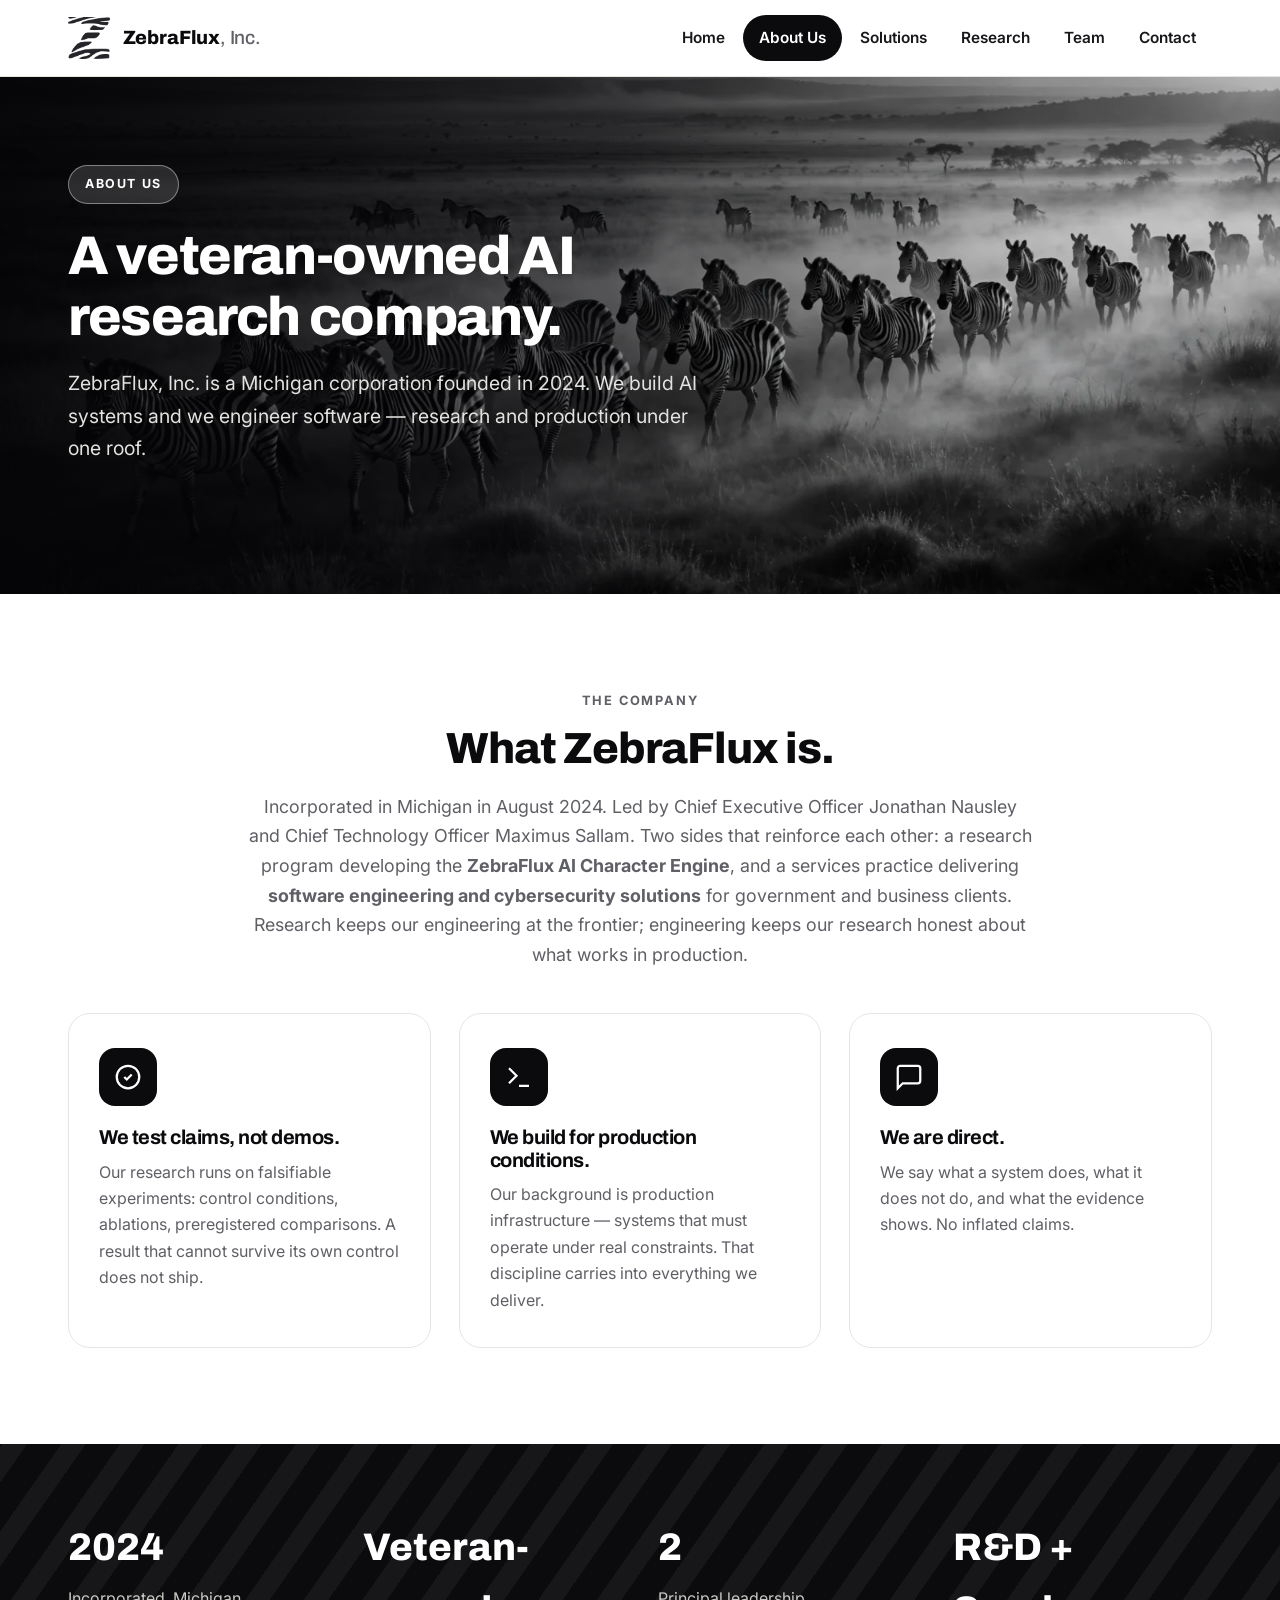
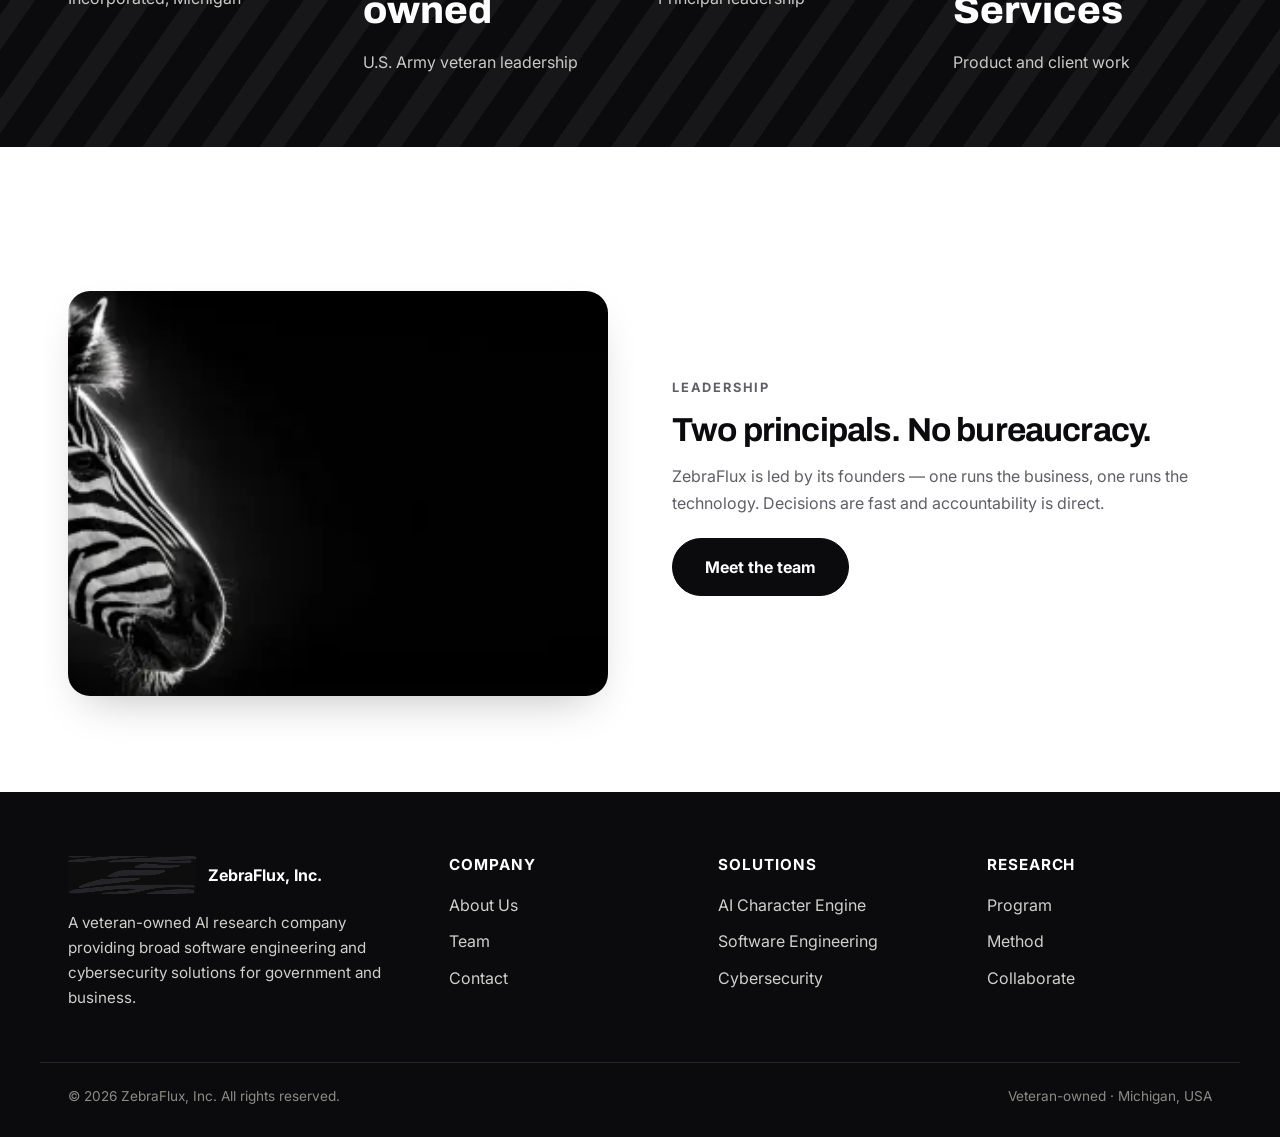
==== commit 07bd96bf: "Lighthouse: responsive WebP images, LCP priority, heading order" ====
--- a/about.html
+++ b/about.html
@@ -5,7 +5,7 @@
 <meta name="viewport" content="width=device-width, initial-scale=1.0">
 <title>About Us — ZebraFlux, Inc.</title>
 <meta name="description" content="ZebraFlux, Inc. is a veteran-owned AI research company founded in 2024, building the ZebraFlux AI Character Engine and providing software engineering and cybersecurity solutions.">
-<link rel="icon" type="image/png" href="assets/zebraflux-logo-official.png">
+<link rel="icon" type="image/png" href="assets/favicon-64.png">
 <link rel="preconnect" href="https://fonts.googleapis.com">
 <link rel="preconnect" href="https://fonts.gstatic.com" crossorigin>
 <link href="https://fonts.googleapis.com/css2?family=Archivo:wght@500;700;800&family=Inter:wght@400;500;600;700&display=swap" rel="stylesheet">
@@ -16,7 +16,7 @@
 <header class="site-header">
   <div class="header-inner">
     <a class="brand" href="index.html">
-      <img src="assets/zebraflux-logo-official.png" alt="ZebraFlux logo">
+      <img src="assets/zebraflux-logo-official-128.webp" alt="ZebraFlux logo" width="128" height="129">
       <span class="brand-name">ZebraFlux<span>, Inc.</span></span>
     </a>
     <button class="nav-toggle" aria-label="Menu" onclick="document.querySelector('.nav').classList.toggle('open')">☰</button>
@@ -32,7 +32,7 @@
 </header>
 
 <section class="hero-photo hero-short">
-  <img class="bg" src="assets/about-herd.webp" alt="Zebra herd moving across the savanna at dawn">
+  <img class="bg" src="assets/about-herd.webp" srcset="assets/about-herd-640.webp 640w, assets/about-herd-1024.webp 1024w, assets/about-herd-1600.webp 1600w, assets/about-herd.webp 2352w" sizes="100vw" fetchpriority="high" alt="Zebra herd moving across the savanna at dawn">
   <div class="scrim"></div>
   <div class="hero-inner">
     <div class="constrain">
@@ -79,7 +79,7 @@
 
 <section class="wrap">
   <div class="feature">
-    <div class="f-media"><img src="assets/hero-zebra.webp" alt="Zebra portrait in dramatic light"></div>
+    <div class="f-media"><img src="assets/hero-zebra.webp" srcset="assets/hero-zebra-640.webp 640w, assets/hero-zebra-1024.webp 1024w, assets/hero-zebra-1600.webp 1600w, assets/hero-zebra.webp 2736w" sizes="(max-width: 960px) 100vw, 568px" alt="Zebra portrait in dramatic light"></div>
     <div class="f-text">
       <p class="eyebrow">Leadership</p>
       <h3>Two principals. No bureaucracy.</h3>
@@ -93,25 +93,25 @@
   <div class="footer-inner">
     <div>
       <div class="footer-brand">
-        <img src="assets/zebraflux-logo-official-dark.png" alt="ZebraFlux logo">
+        <img src="assets/zebraflux-logo-official-dark-128.webp" alt="ZebraFlux logo" width="128" height="129">
         <strong style="color:#fff">ZebraFlux, Inc.</strong>
       </div>
       <p style="font-size:.95rem;max-width:30em">A veteran-owned AI research company providing broad software engineering and cybersecurity solutions for government and business.</p>
     </div>
     <div>
-      <h4>Company</h4>
+      <h3>Company</h3>
       <a href="about.html">About Us</a>
       <a href="team.html">Team</a>
       <a href="contact.html">Contact</a>
     </div>
     <div>
-      <h4>Solutions</h4>
+      <h3>Solutions</h3>
       <a href="solutions.html#character-engine">AI Character Engine</a>
       <a href="solutions.html#engineering">Software Engineering</a>
       <a href="solutions.html#cybersecurity">Cybersecurity</a>
     </div>
     <div>
-      <h4>Research</h4>
+      <h3>Research</h3>
       <a href="research.html">Program</a>
       <a href="research.html#method">Method</a>
       <a href="contact.html">Collaborate</a>
--- a/css/style.css
+++ b/css/style.css
@@ -127,8 +127,9 @@
 .photo-frame { position: relative; background: repeating-linear-gradient(-55deg, #141419 0 24px, #202027 24px 48px); min-height: 320px; display: flex; flex-direction: column; align-items: center; justify-content: center; gap: 14px; color: #fff; }
 .photo-frame .mono { width: 92px; height: 92px; border-radius: 50%; border: 2px solid rgba(255,255,255,.7); display: flex; align-items: center; justify-content: center; font-family: var(--display); font-weight: 800; font-size: 1.9rem; }
 .photo-frame .cap { font-size: .82rem; letter-spacing: .1em; text-transform: uppercase; color: #b9b9b4; text-align: center; padding: 0 20px; }
+img.photo-frame { width: 100%; height: 100%; object-fit: cover; }
 .member .bio { padding: 36px 34px; }
-.member .bio h3 { margin: 0 0 4px; font-size: 1.5rem; }
+.member .bio h2 { margin: 0 0 4px; font-size: 1.5rem; }
 .member .role { font-weight: 700; color: var(--muted); font-size: .95rem; margin-bottom: 16px; }
 .member .bio p { color: var(--muted); margin: 0; }
 
@@ -146,14 +147,14 @@
 .info-panel { border-radius: var(--radius); overflow: hidden; background: var(--ink); color: #fff; }
 .info-panel img { width: 100%; aspect-ratio: 16/9; object-fit: cover; }
 .info-panel .tx { padding: 32px; }
-.info-panel h3 { margin: 0 0 10px; }
+.info-panel h2 { margin: 0 0 10px; }
 .info-panel p { color: #c9c9c5; margin: 0 0 8px; }
 .info-panel a.mail { color: #fff; font-weight: 700; font-size: 1.1rem; }
 
 /* ---------- footer ---------- */
 footer { background: var(--ink); color: #cfcfcb; margin-top: 0; }
 .footer-inner { max-width: var(--maxw); margin: 0 auto; padding: 64px 28px 36px; display: grid; grid-template-columns: 1.5fr 1fr 1fr 1fr; gap: 44px; }
-.footer-inner h4 { color: #fff; margin: 0 0 14px; font-size: .95rem; font-family: var(--body); letter-spacing: .06em; text-transform: uppercase; }
+.footer-inner h3 { color: #fff; margin: 0 0 14px; font-size: .95rem; font-family: var(--body); letter-spacing: .06em; text-transform: uppercase; }
 .footer-inner a { color: #cfcfcb; text-decoration: none; display: block; padding: 5px 0; }
 .footer-inner a:hover { color: #fff; }
 .footer-brand { display: flex; align-items: center; gap: 12px; margin-bottom: 16px; }
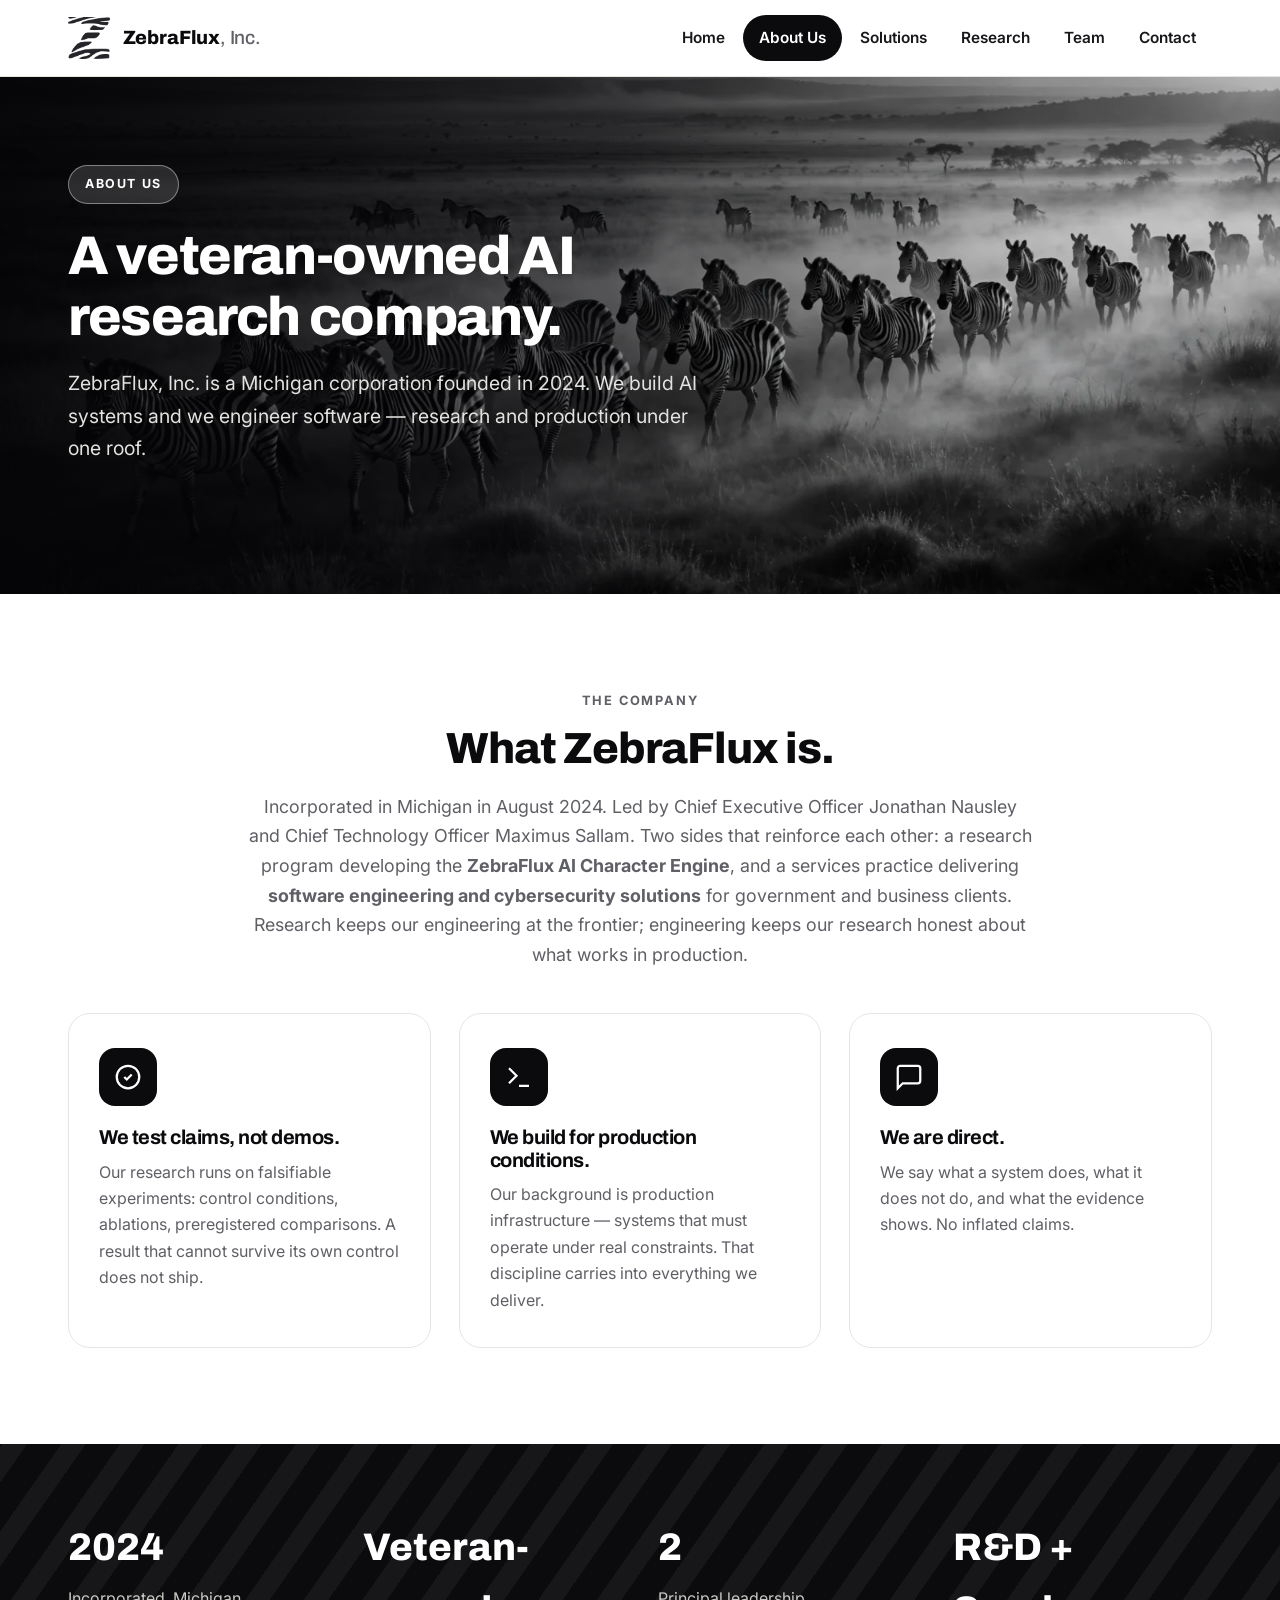
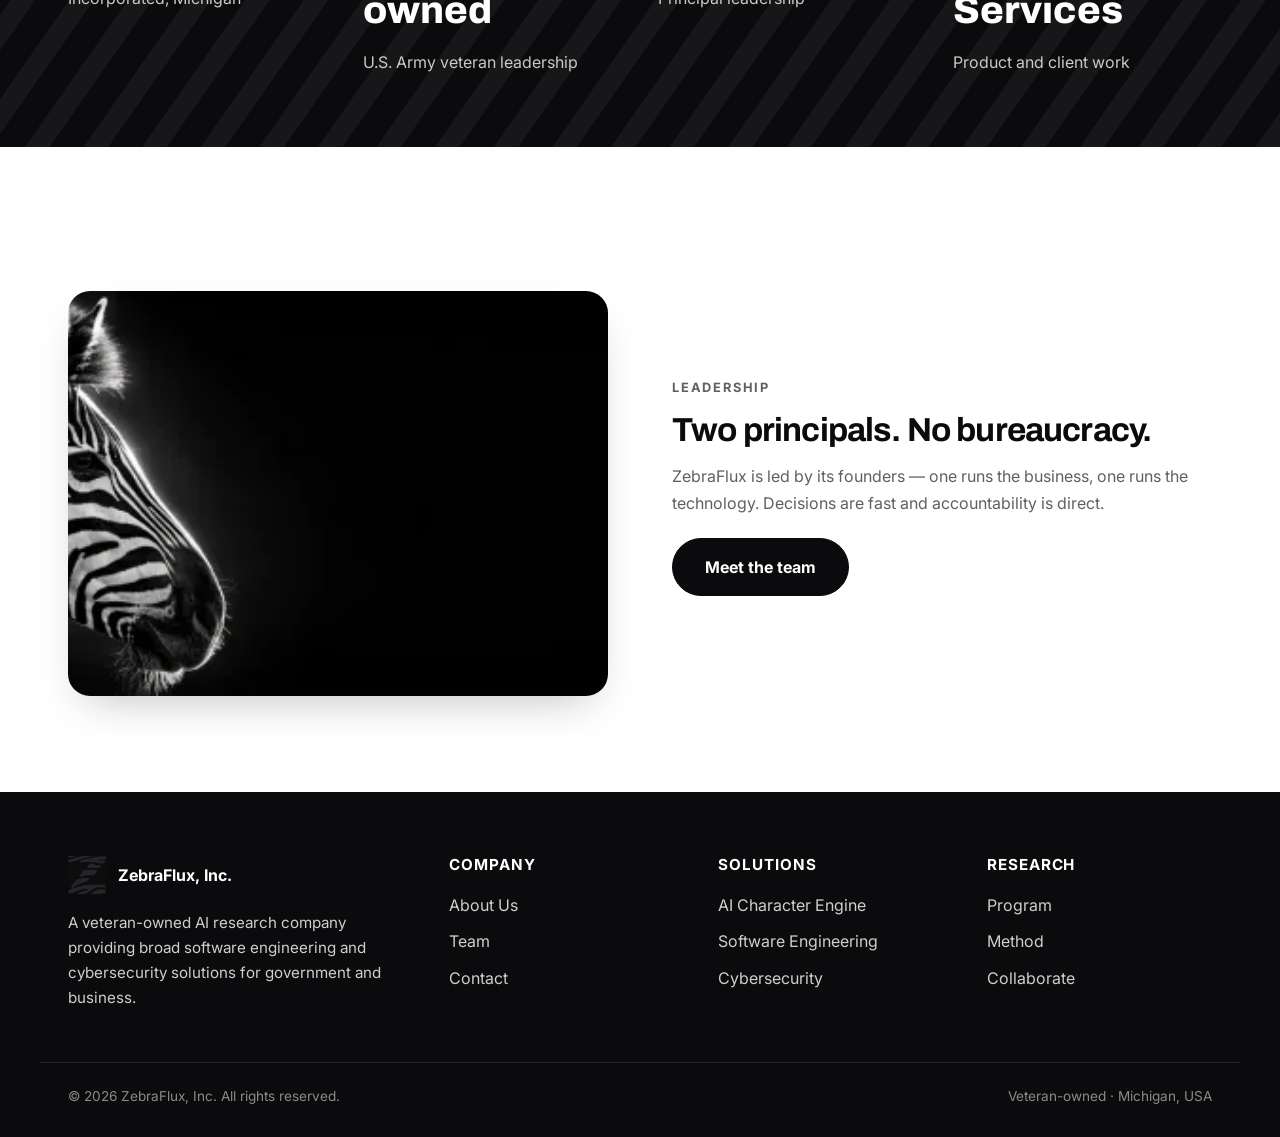
==== commit 3fe907eb: "Add main landmark to all pages; strengthen contact field borders for visibility" ====
--- a/about.html
+++ b/about.html
@@ -30,6 +30,7 @@
     </nav>
   </div>
 </header>
+<main>
 
 <section class="hero-photo hero-short">
   <img class="bg" src="assets/about-herd.webp" srcset="assets/about-herd-640.webp 640w, assets/about-herd-1024.webp 1024w, assets/about-herd-1600.webp 1600w, assets/about-herd.webp 2352w" sizes="100vw" fetchpriority="high" alt="Zebra herd moving across the savanna at dawn">
@@ -89,6 +90,7 @@
   </div>
 </section>
 
+</main>
 <footer>
   <div class="footer-inner">
     <div>
--- a/css/style.css
+++ b/css/style.css
@@ -140,7 +140,7 @@
 .field { display: flex; flex-direction: column; gap: 6px; }
 .field.full { grid-column: 1 / -1; }
 .field label { font-weight: 700; font-size: .9rem; }
-.field input, .field select, .field textarea { font: inherit; padding: 13px 15px; border: 1px solid var(--line); border-radius: 12px; background: #fff; color: var(--ink); }
+.field input, .field select, .field textarea { font: inherit; padding: 13px 15px; border: 1px solid rgba(19,29,37,.45); border-radius: 12px; background: #fff; color: var(--ink); }
 .field input:focus, .field select:focus, .field textarea:focus { outline: 2px solid var(--ink); outline-offset: 1px; }
 .field textarea { min-height: 150px; resize: vertical; }
 .form-note { font-size: .92rem; color: var(--muted); margin-top: 14px; min-height: 1.4em; }
@@ -158,7 +158,7 @@
 .footer-inner a { color: #cfcfcb; text-decoration: none; display: block; padding: 5px 0; }
 .footer-inner a:hover { color: #fff; }
 .footer-brand { display: flex; align-items: center; gap: 12px; margin-bottom: 16px; }
-.footer-brand img { height: 38px; }
+.footer-brand img { height: 38px; width: auto; }
 .fineprint { max-width: var(--maxw); margin: 0 auto; padding: 22px 28px 30px; font-size: .85rem; color: #8b8b86; border-top: 1px solid #26262a; display: flex; justify-content: space-between; flex-wrap: wrap; gap: 8px; }
 
 /* ---------- responsive ---------- */
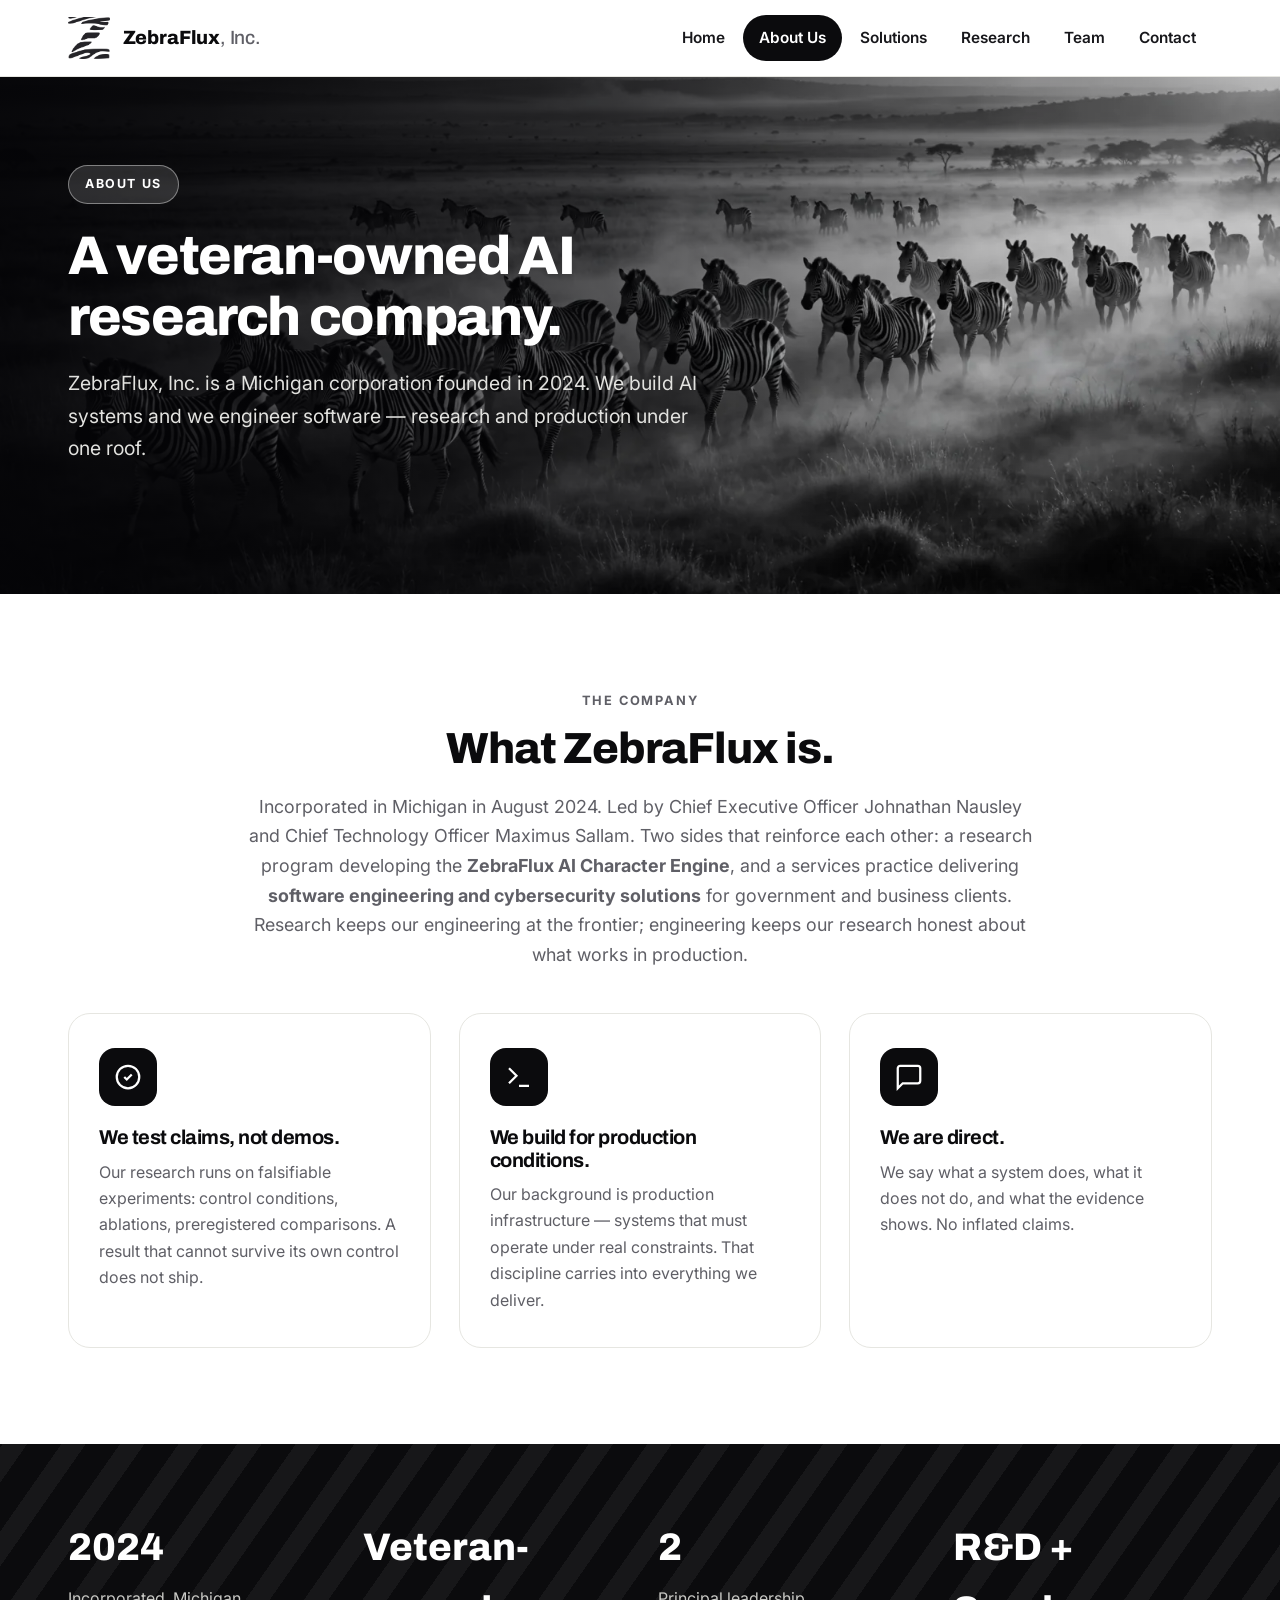
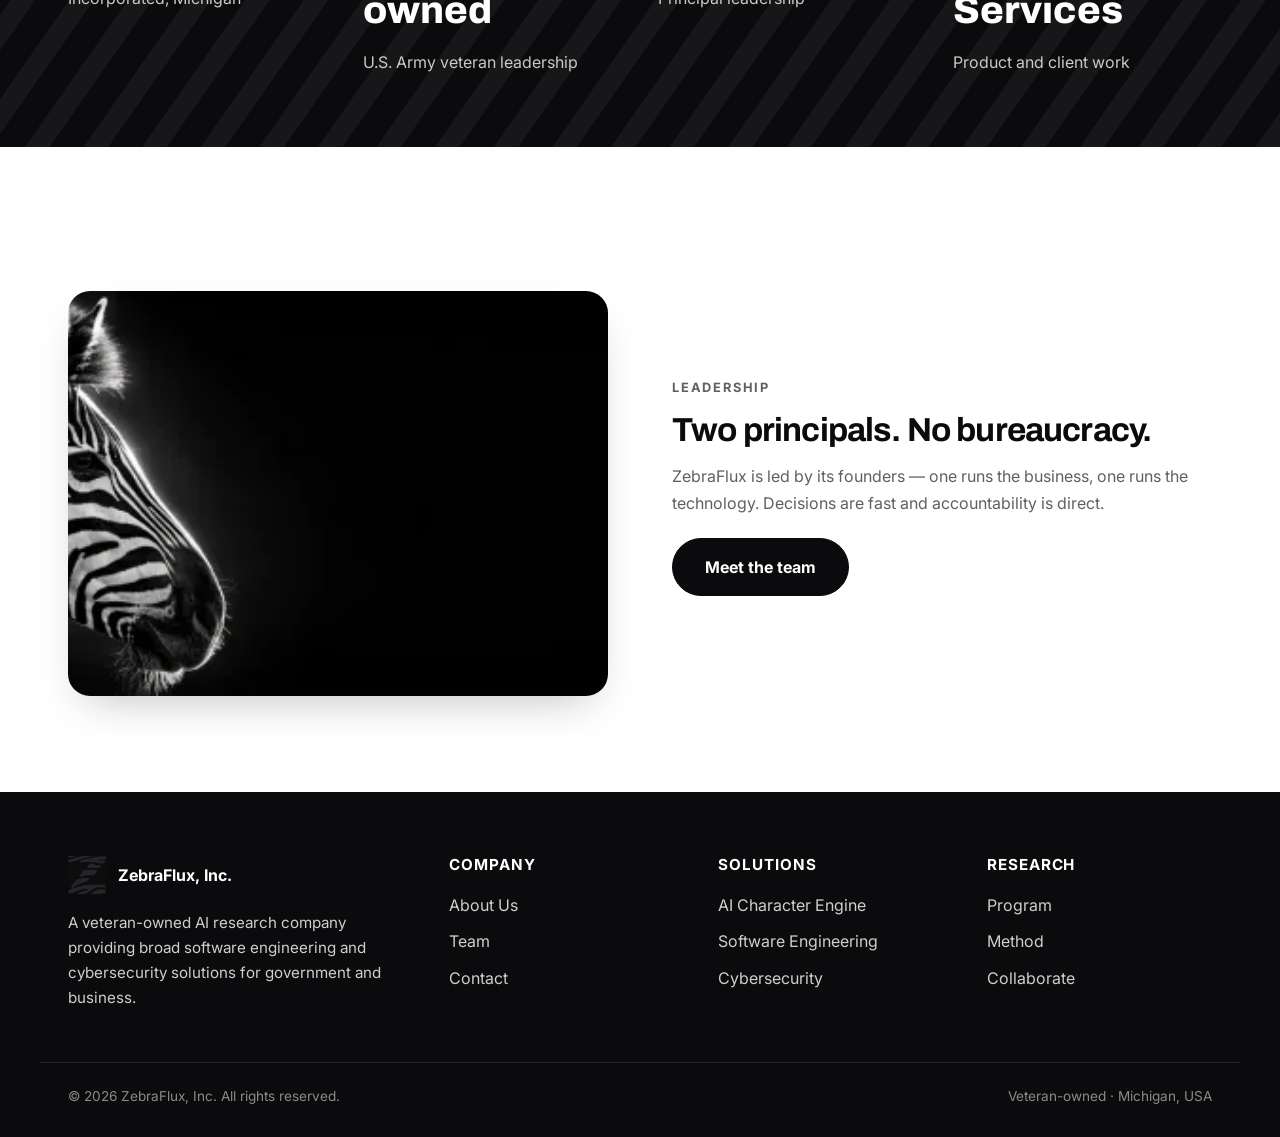
==== commit 6f09f23e: "Correct CEO first name spelling: Jonathan -> Johnathan Nausley" ====
--- a/about.html
+++ b/about.html
@@ -48,7 +48,7 @@
   <div class="center">
     <p class="eyebrow">The company</p>
     <h2 class="section-title">What ZebraFlux is.</h2>
-    <p class="section-sub">Incorporated in Michigan in August 2024. Led by Chief Executive Officer Jonathan Nausley and Chief Technology Officer Maximus Sallam. Two sides that reinforce each other: a research program developing the <strong>ZebraFlux AI Character Engine</strong>, and a services practice delivering <strong>software engineering and cybersecurity solutions</strong> for government and business clients. Research keeps our engineering at the frontier; engineering keeps our research honest about what works in production.</p>
+    <p class="section-sub">Incorporated in Michigan in August 2024. Led by Chief Executive Officer Johnathan Nausley and Chief Technology Officer Maximus Sallam. Two sides that reinforce each other: a research program developing the <strong>ZebraFlux AI Character Engine</strong>, and a services practice delivering <strong>software engineering and cybersecurity solutions</strong> for government and business clients. Research keeps our engineering at the frontier; engineering keeps our research honest about what works in production.</p>
   </div>
   <div class="icon-cards">
     <div class="icon-card">
